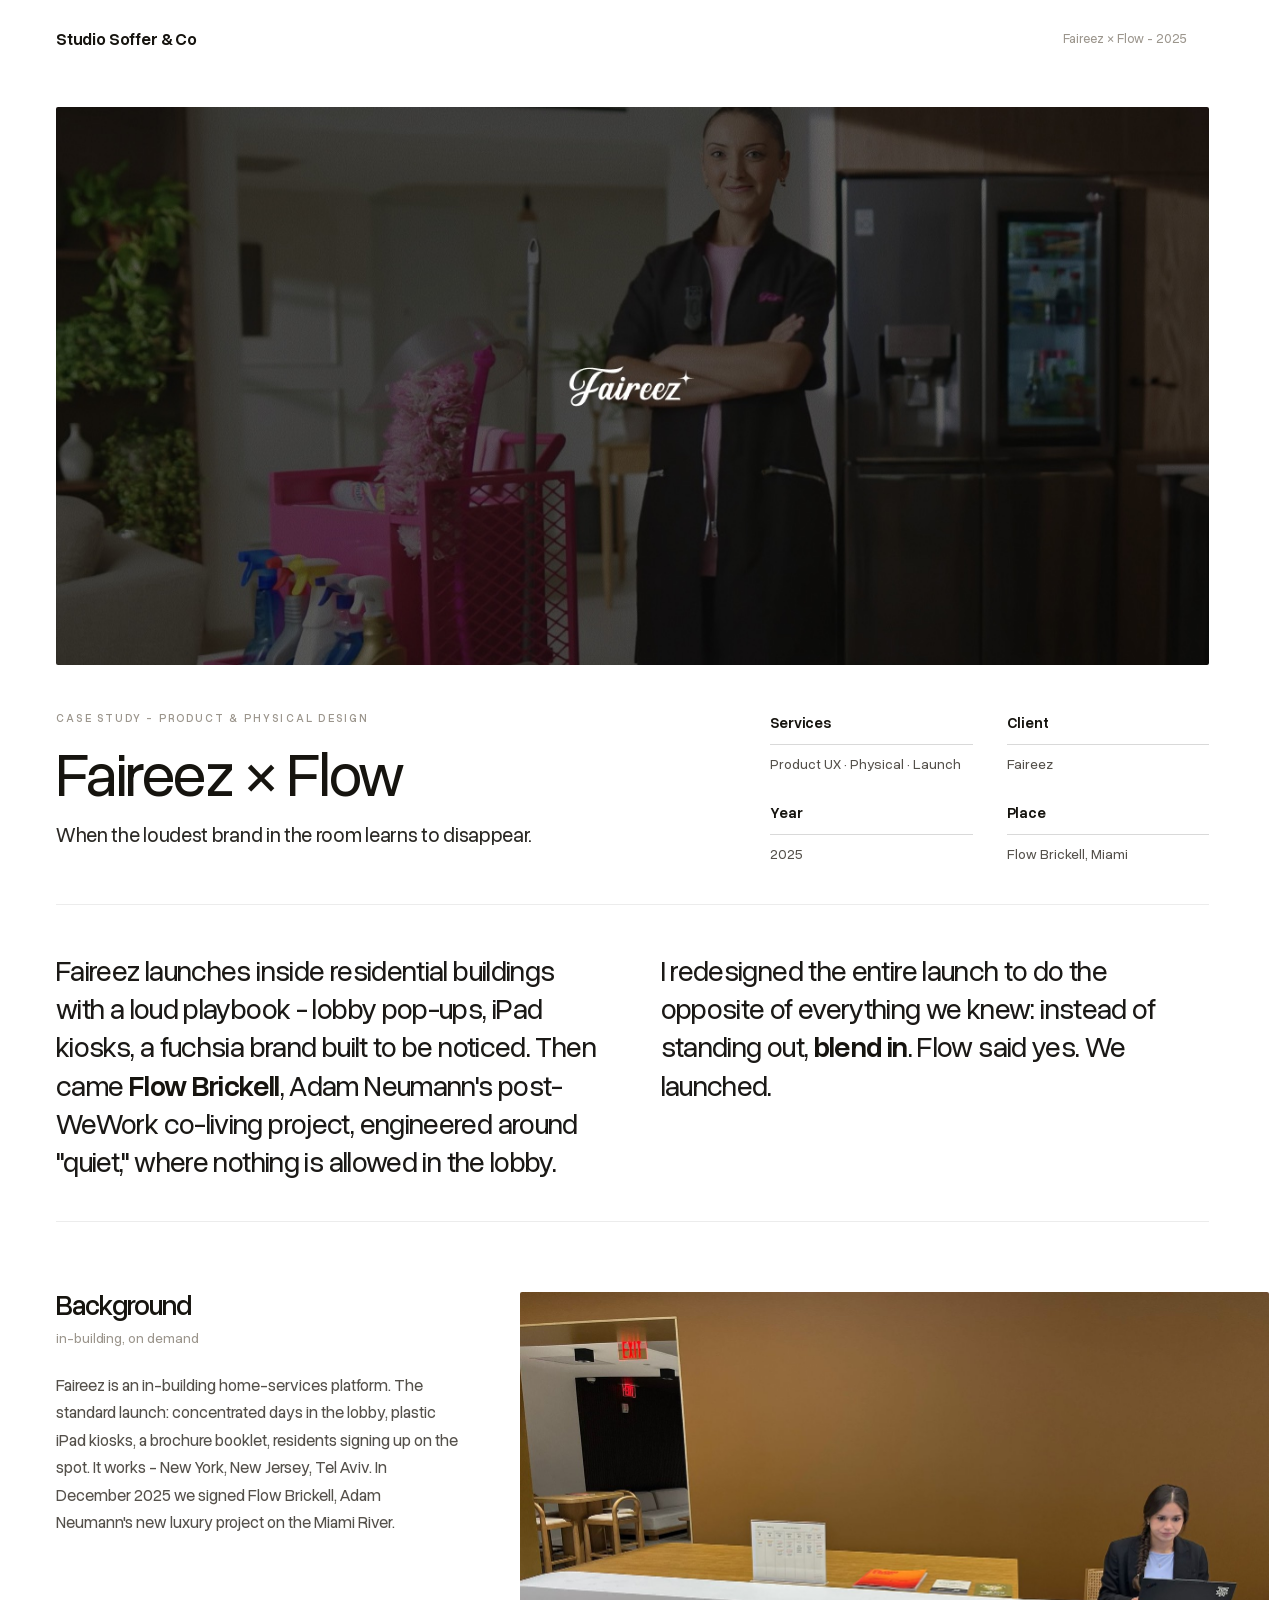
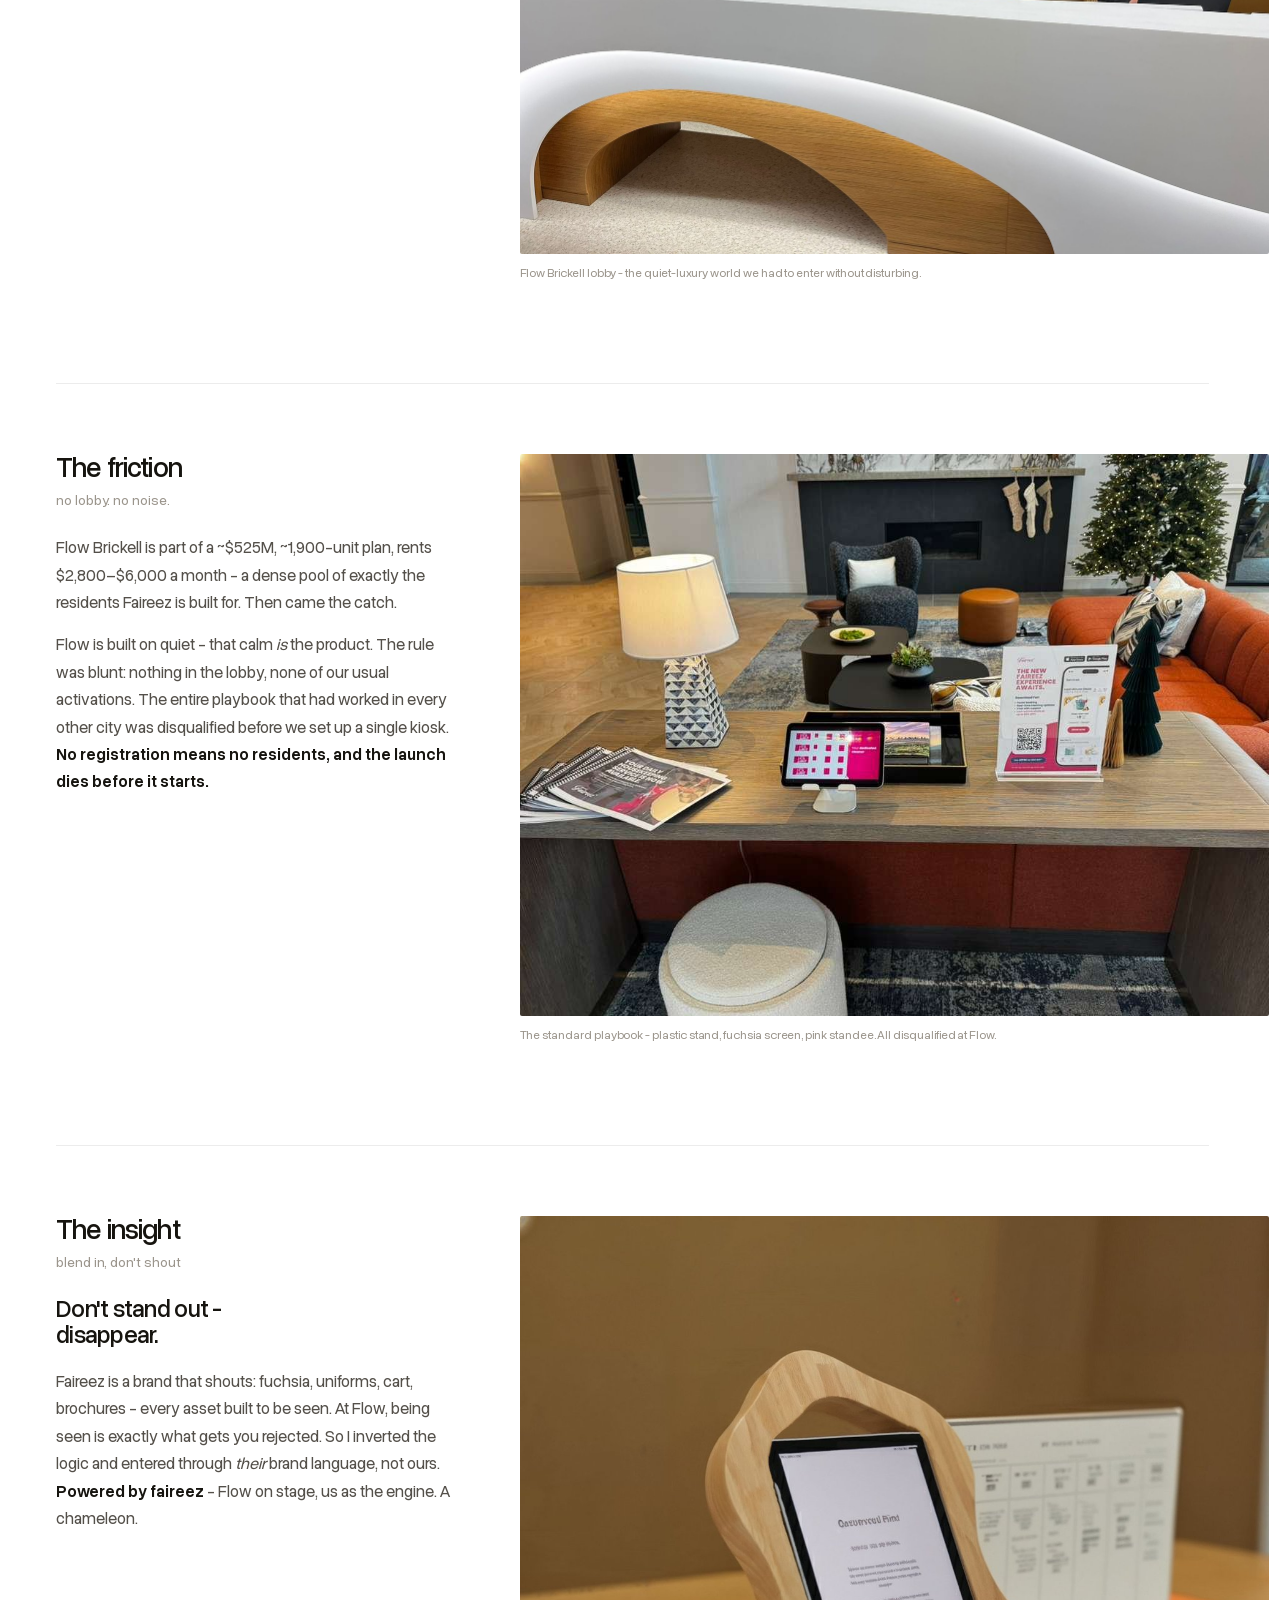
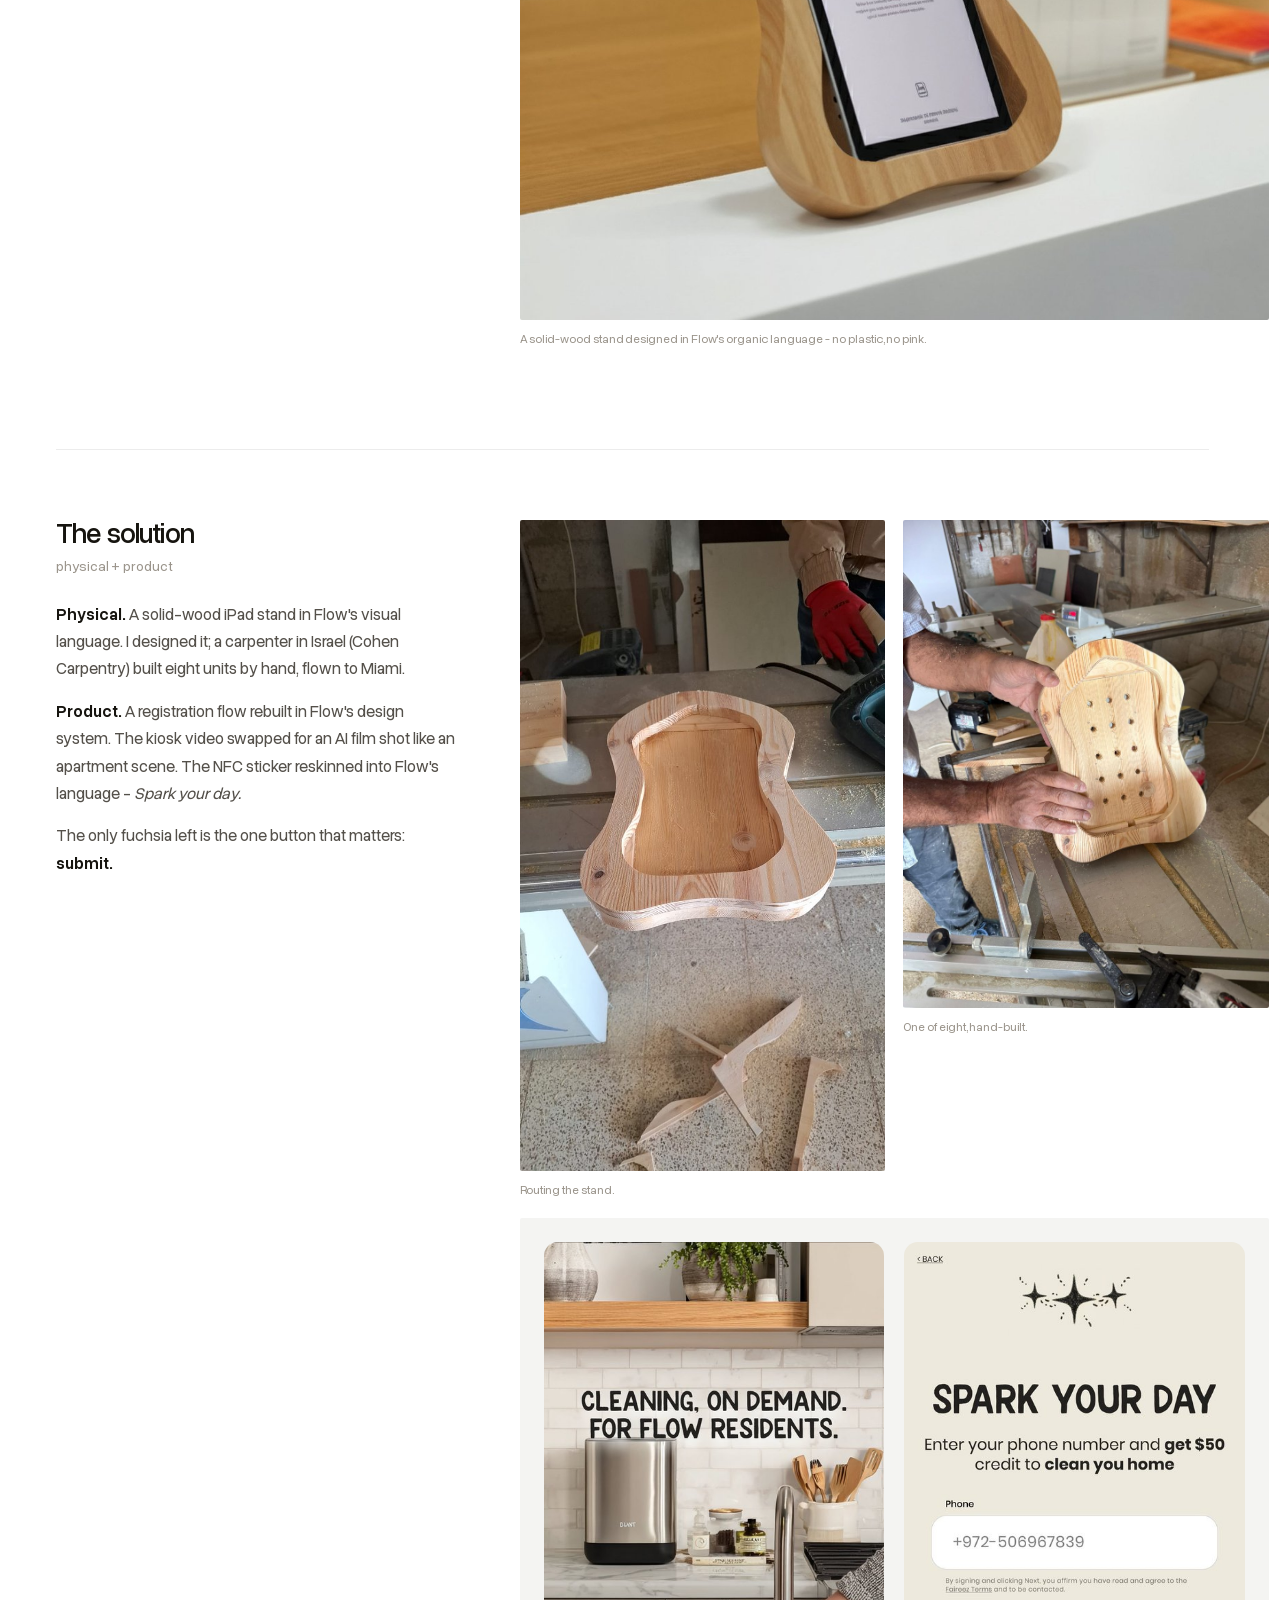
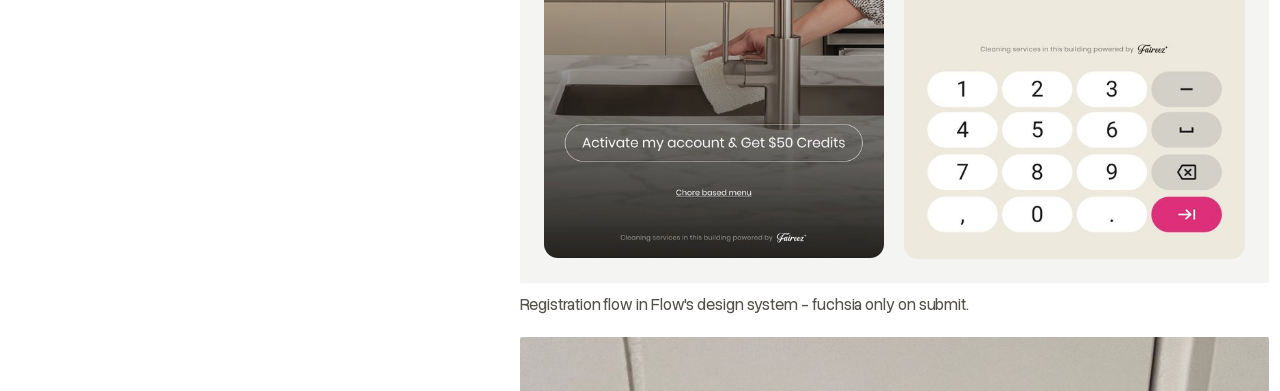
==== index.html @ 14e18437 "Add site favicon Add favicon.ico (multi-res 16–256px) and link it from all pages.  Co-Authored-By: C" ====
<!doctype html>
<html lang="en">
<head>
  <meta charset="utf-8">
  <meta name="viewport" content="width=device-width, initial-scale=1">
  <meta http-equiv="refresh" content="0; url=faireez.html">
  <link rel="canonical" href="faireez.html">
  <title>Studio Soffer — Case Studies</title>
  <link rel="icon" href="/favicon.ico">
</head>
<body>
  <a href="faireez.html">Enter →</a>
</body>
</html>
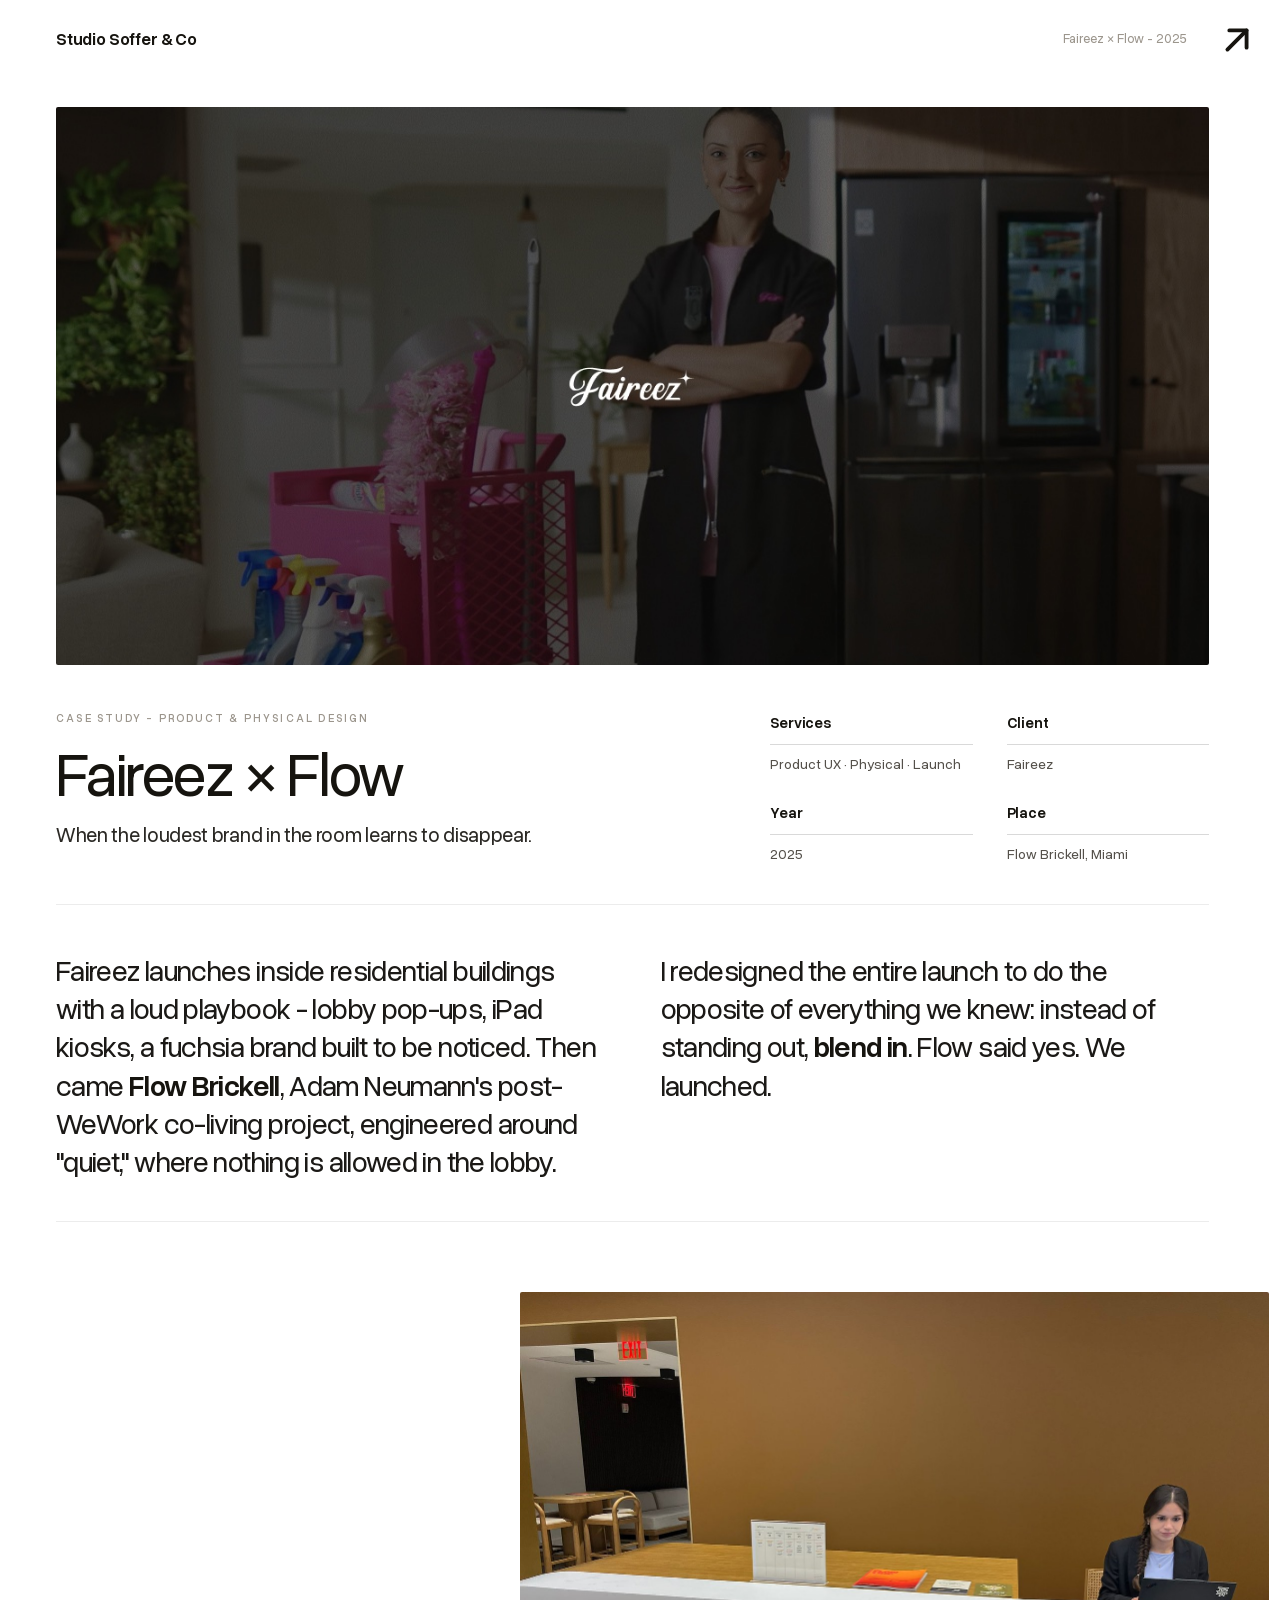
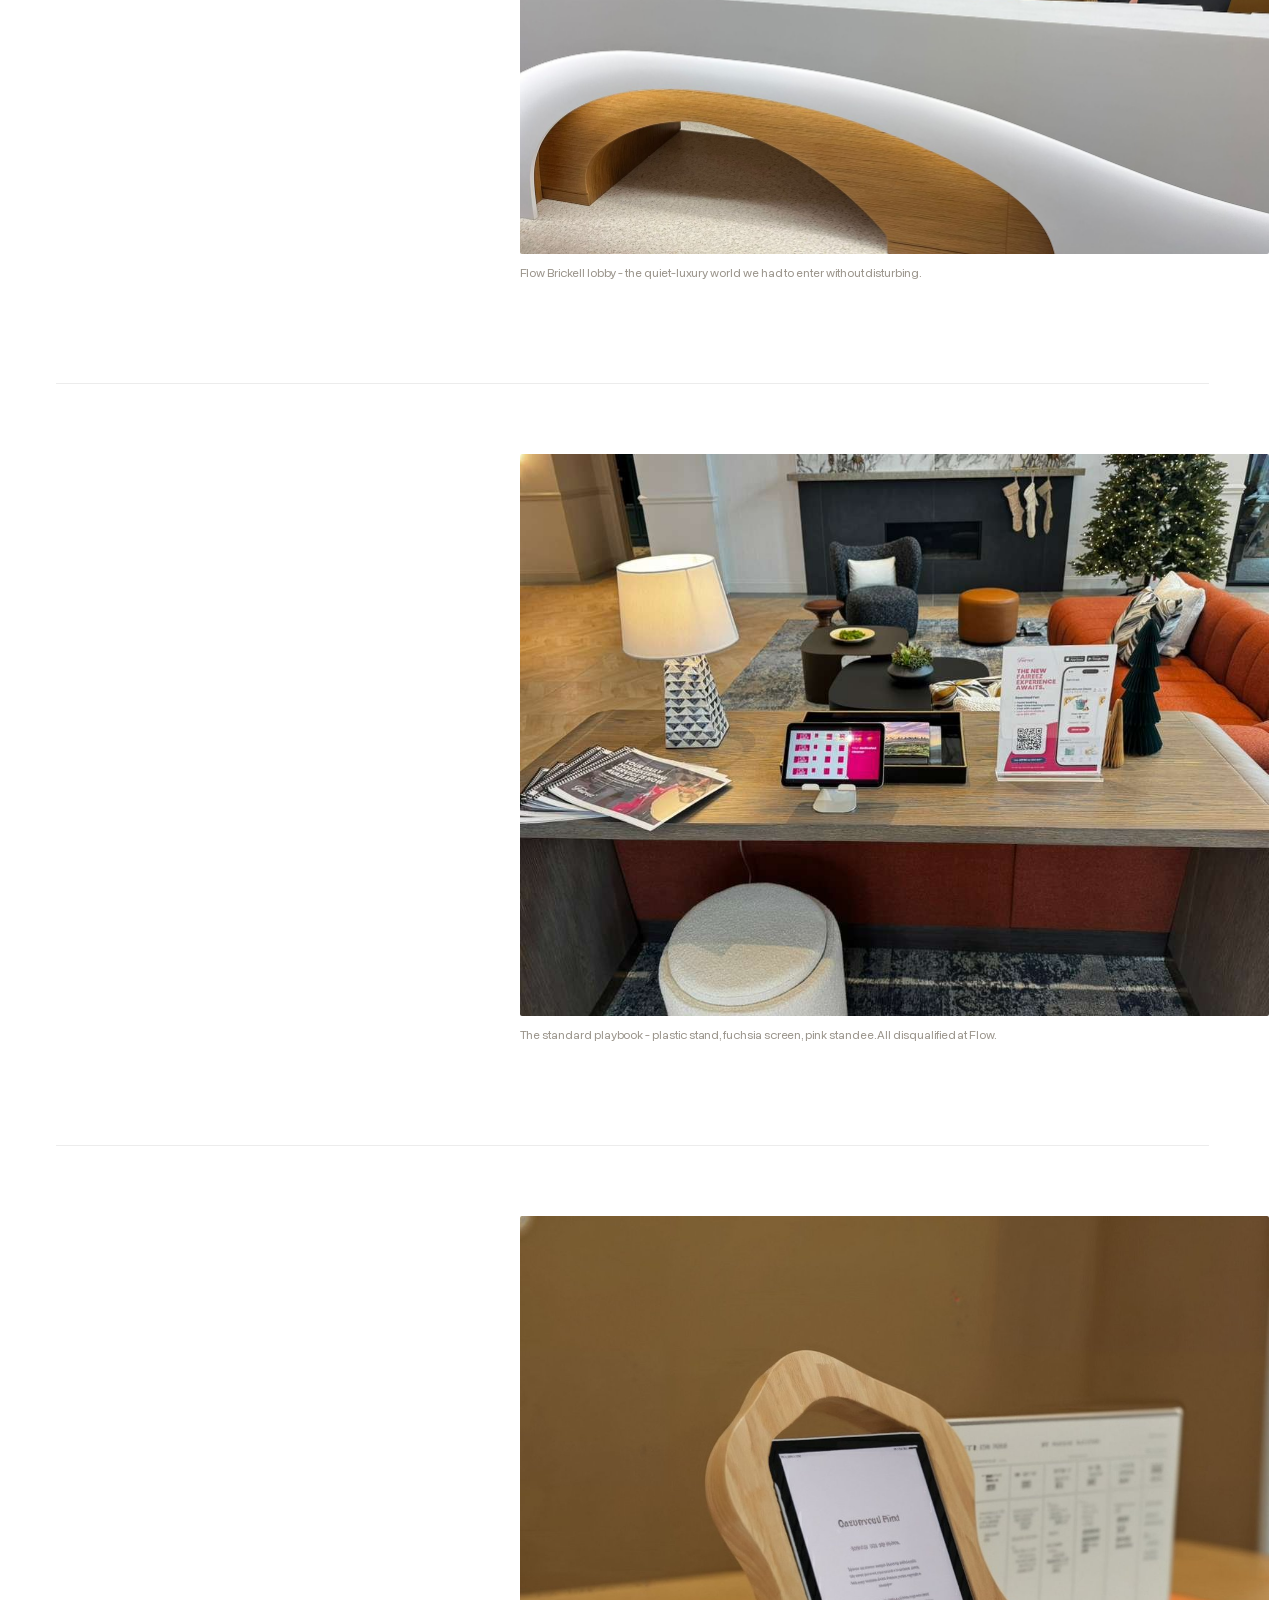
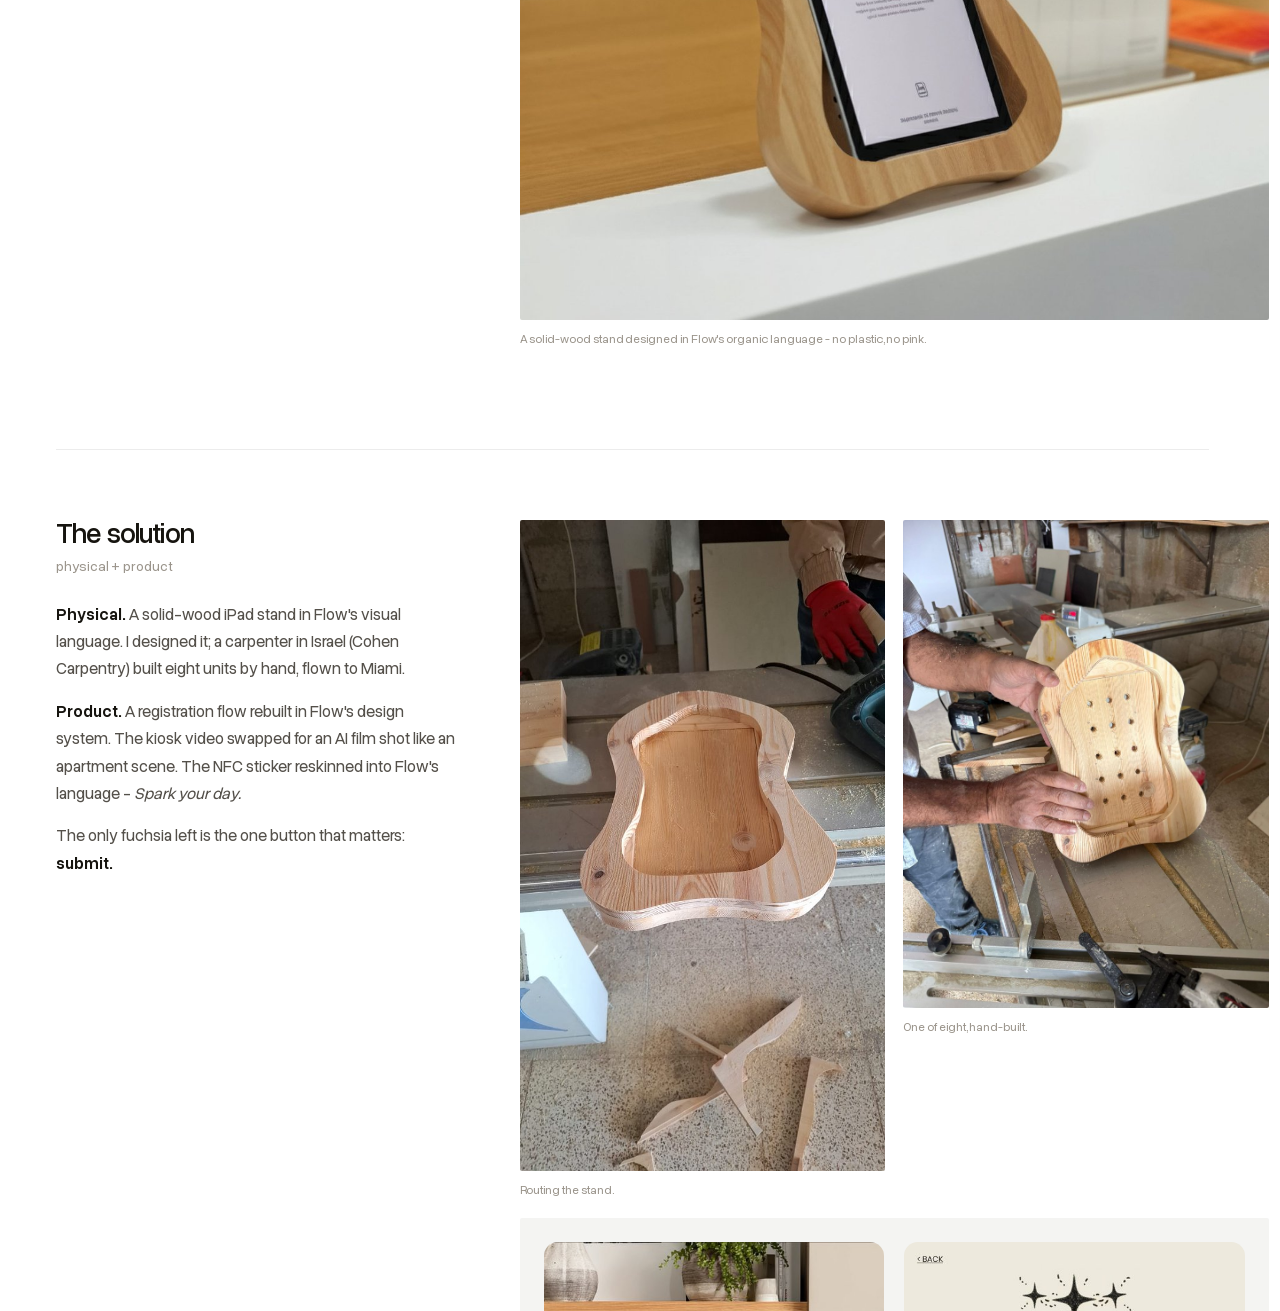
==== commit cacd80e2: "Add custom hand cursor on links Embed the brand's white hand cursor (from soffer.co) as a data URI a" ====
--- a/index.html
+++ b/index.html
@@ -7,6 +7,12 @@
   <link rel="canonical" href="faireez.html">
   <title>Studio Soffer — Case Studies</title>
   <link rel="icon" href="/favicon.ico">
+
+<style id="brand-cursor">
+  a, a *, button, [role="button"], [onclick] {
+    cursor: url("data:image/svg+xml,%3C%3Fxml%20version%3D%271.0%27%20encoding%3D%27UTF-8%27%3F%3E%3Csvg%20data-bbox%3D%271.665%201.426%2037.335%2040.074%27%20xmlns%3D%27http%3A%2F%2Fwww.w3.org%2F2000%2Fsvg%27%20viewBox%3D%270%200%2040%2043%27%20height%3D%2743%27%20width%3D%2740%27%20data-type%3D%27ugc%27%3E%3Cg%3E%3Cpath%20fill%3D%27%23ffffff%27%20d%3D%27M8.22%205.442%2012%2023.5l-3.589-4.486a3.784%203.784%200%201%200-5.754%204.909L5%2026.5l3.9%206.338q.1.161.252.276L14.6%2037.2a1%201%200%200%201%20.4.8v2.5a1%201%200%200%200%201%201h6.139a3%203%200%200%200%202.257-1.025l1.792-2.047a1%201%200%200%201%201.552.059L29.1%2040.3a3%203%200%200%200%202.4%201.2h.5a1%201%200%200%200%201-1v-4.183a1%201%200%200%201%20.183-.576l3.805-5.39A11%2011%200%200%200%2039%2024.01V17.4a2.927%202.927%200%200%200-5.742-.804L33%2017.5l-.203-1.825a3.797%203.797%200%200%200-7.509-.26L25%2017l-.21-2.317a3.5%203.5%200%200%200-6.974.608L18%2017.5%2014.721%203.974a3.333%203.333%200%200%200-6.5%201.468%27%2F%3E%3Cpath%20stroke-linejoin%3D%27round%27%20stroke-linecap%3D%27round%27%20stroke-width%3D%272%27%20stroke%3D%27%231E1E1C%27%20d%3D%27M30.5%2024.5V34M25%2024.5V34m-5-9.5V34m-8-10.5L8.22%205.442a3.333%203.333%200%200%201%202.755-3.977v0a3.333%203.333%200%200%201%203.746%202.509L18%2017.5l-.184-2.21a3.5%203.5%200%200%201%203.488-3.79v0a3.5%203.5%200%200%201%203.485%203.183L25%2017l.288-1.585a3.797%203.797%200%200%201%204.59-3.02v0a3.8%203.8%200%200%201%202.92%203.28L33%2017.5l.258-.904a2.927%202.927%200%200%201%203.389-2.067v0A2.93%202.93%200%200%201%2039%2017.4v6.612c0%202.27-.703%204.485-2.012%206.34l-3.805%205.39a1%201%200%200%200-.183.576V40.5a1%201%200%200%201-1%201h-.5a3%203%200%200%201-2.4-1.2l-1.36-1.813a1%201%200%200%200-1.552-.059l-1.792%202.047A3%203%200%200%201%2022.14%2041.5H16a1%201%200%200%201-1-1V38a1%201%200%200%200-.4-.8l-5.448-4.086a1%201%200%200%201-.252-.276L5%2026.5l-2.343-2.577a3.784%203.784%200%200%201%20.378-5.452v0a3.784%203.784%200%200%201%205.376.543z%27%20fill%3D%27none%27%2F%3E%3C%2Fg%3E%3C%2Fsvg%3E") 10 2, pointer;
+  }
+</style>
 </head>
 <body>
   <a href="faireez.html">Enter →</a>
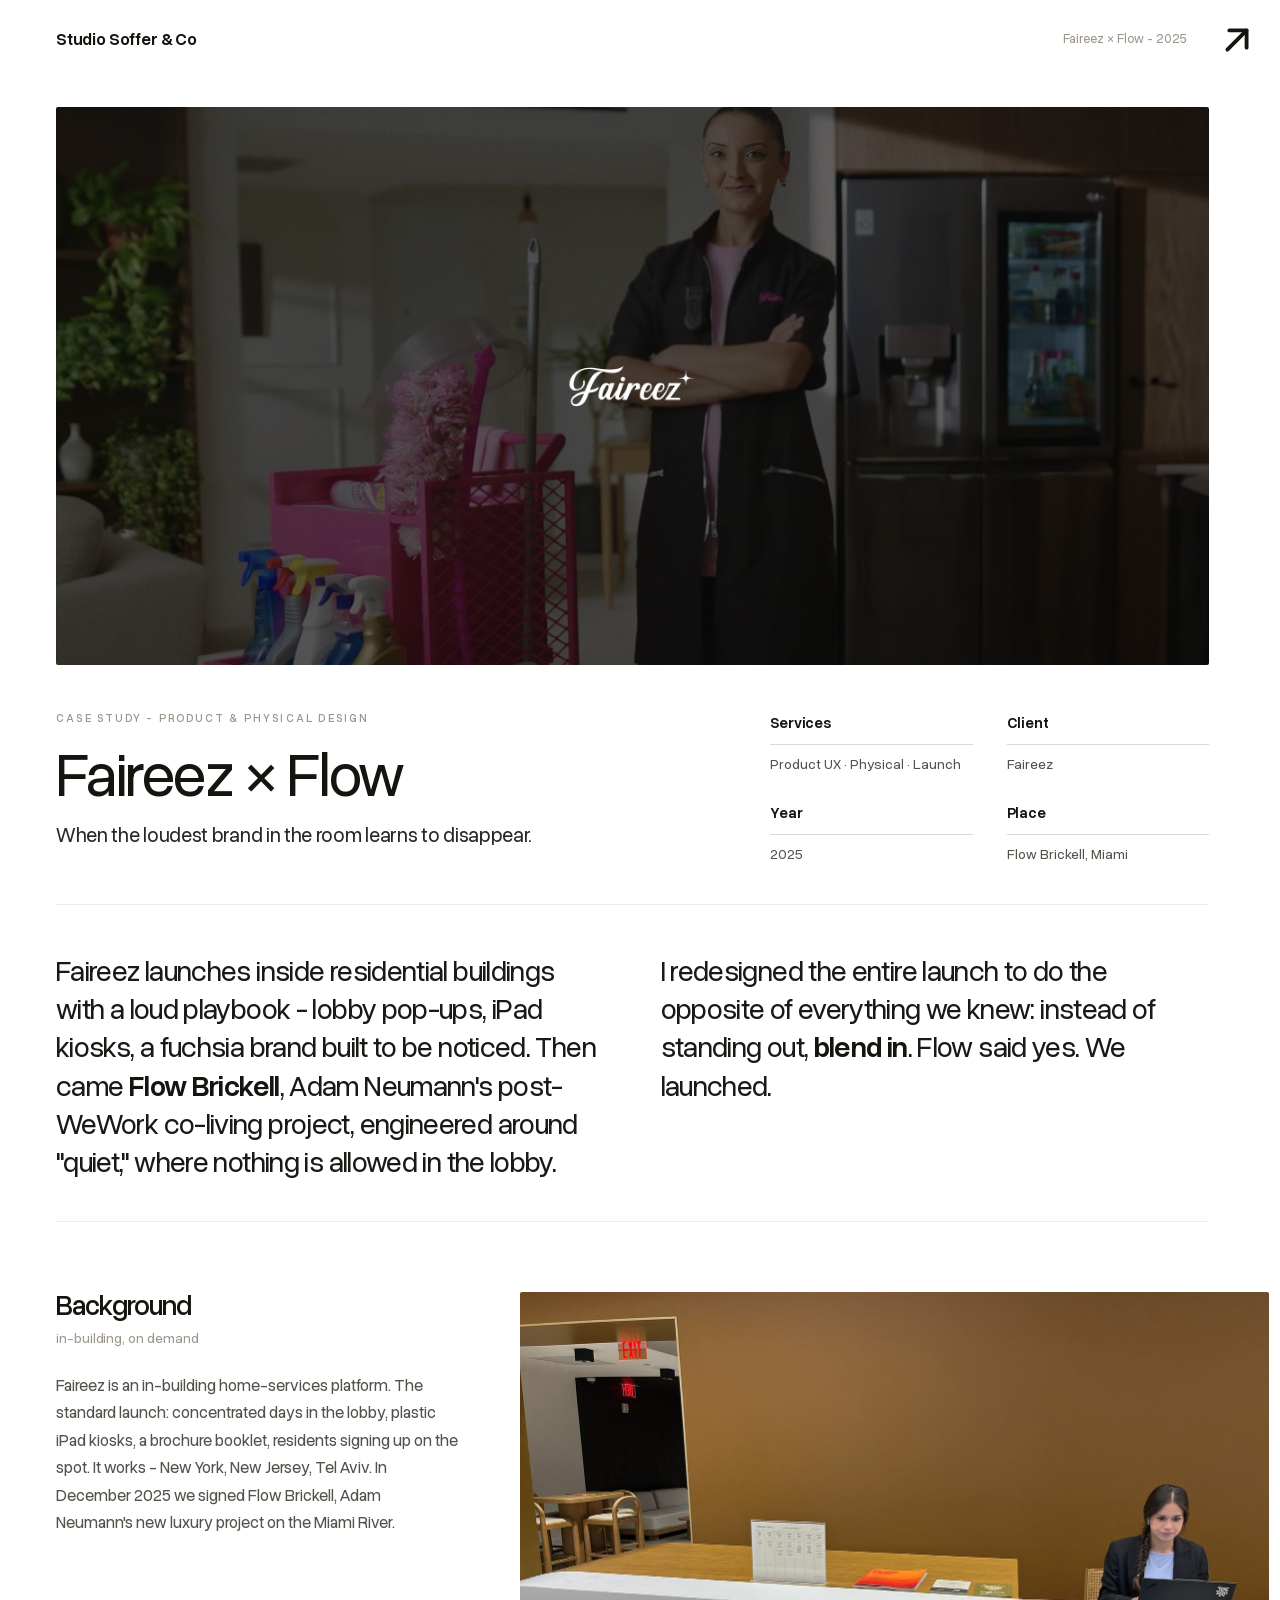
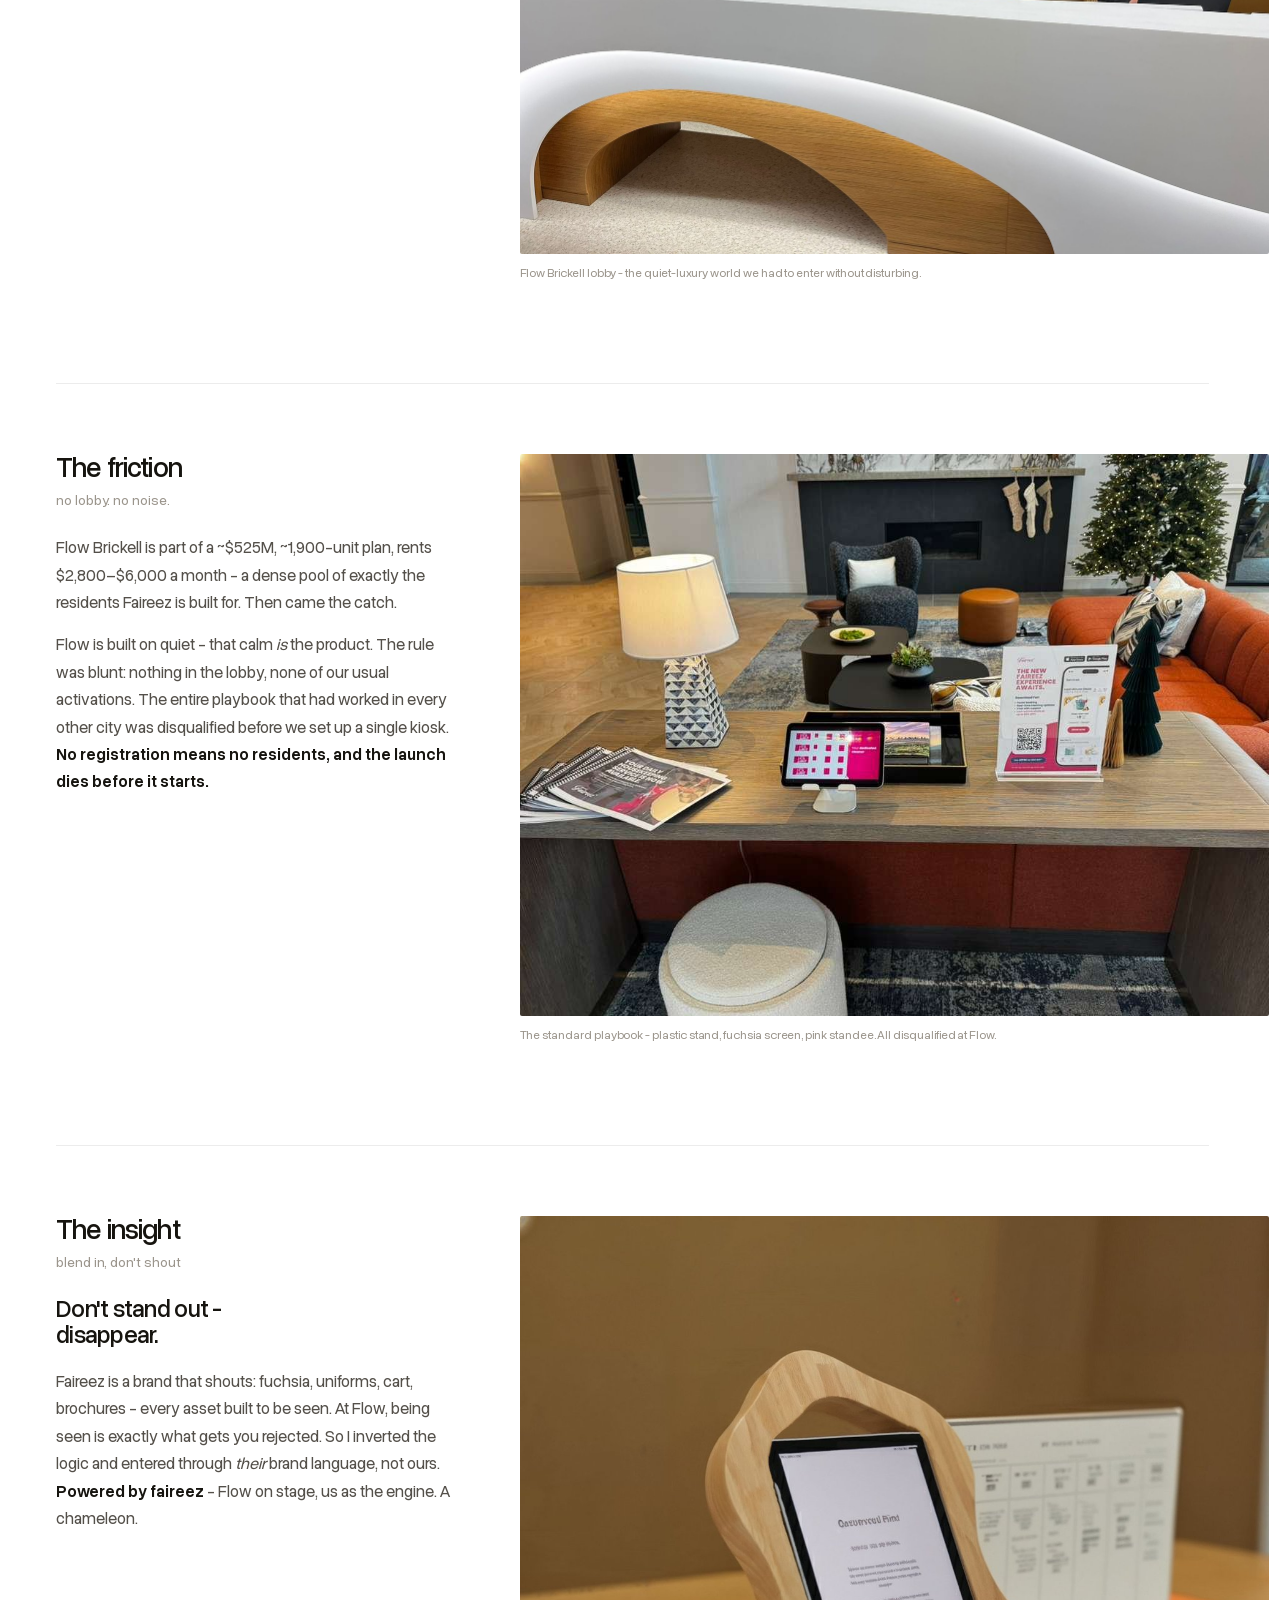
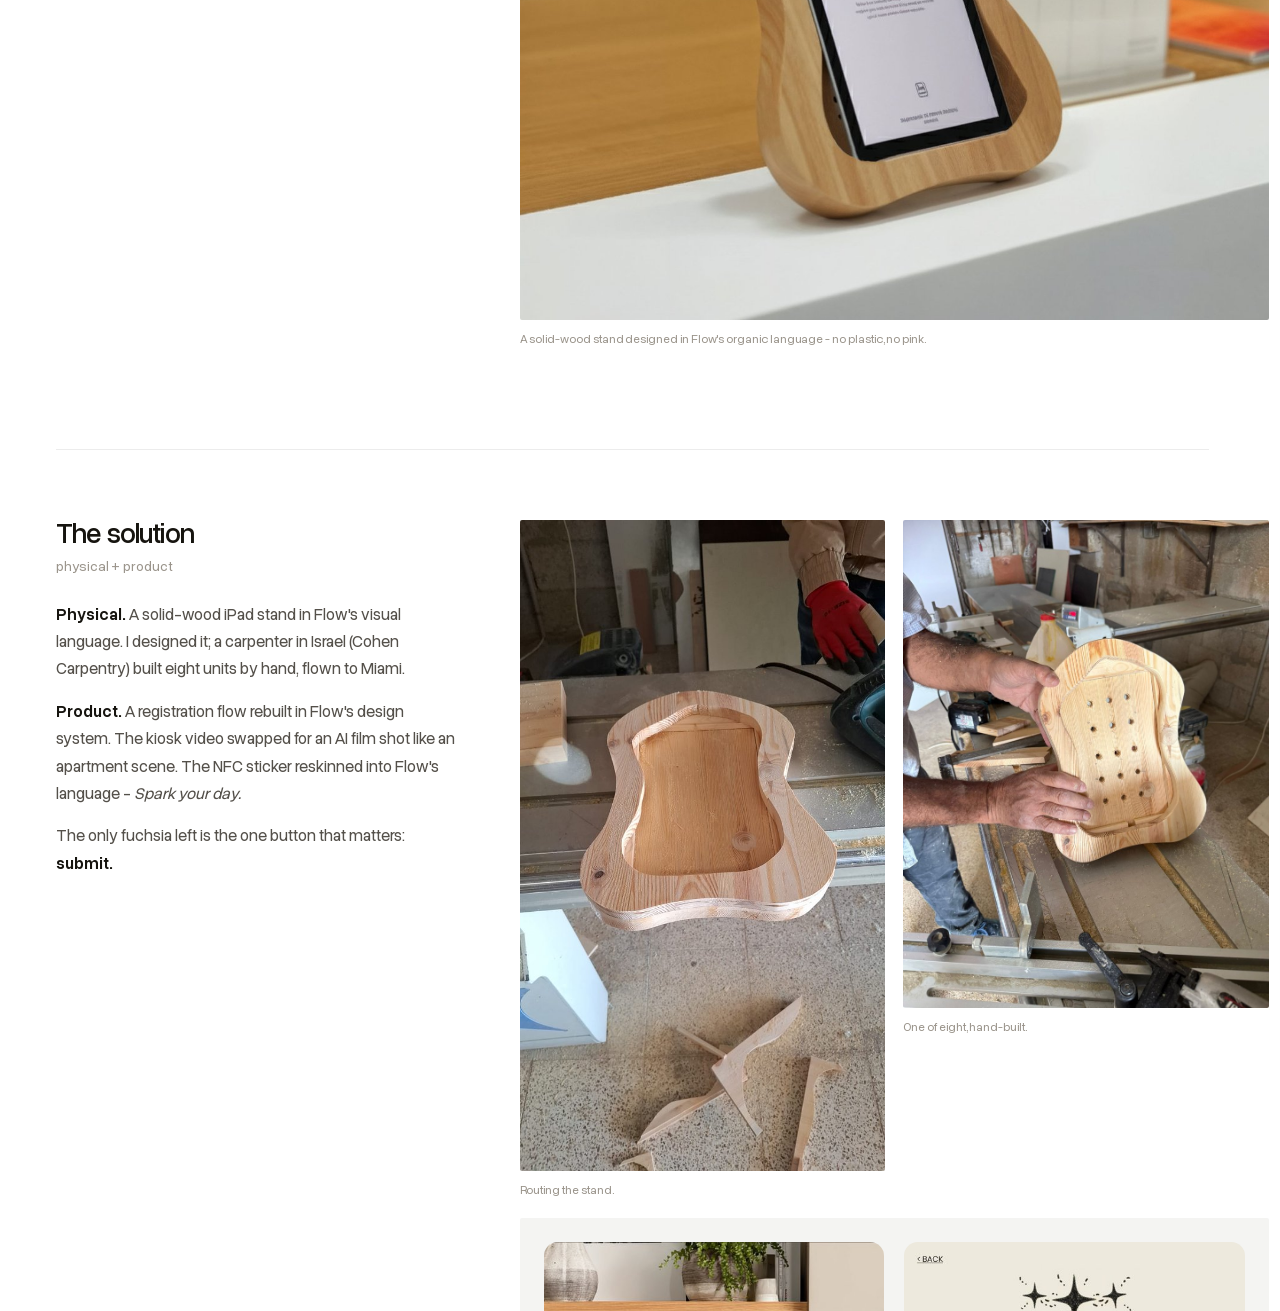
==== commit 03d74544: "Make custom cursor win over .ss-burger/.ss-close The hamburger and overlay-close buttons set cursor:" ====
--- a/index.html
+++ b/index.html
@@ -9,8 +9,9 @@
   <link rel="icon" href="/favicon.ico">
 
 <style id="brand-cursor">
-  a, a *, button, [role="button"], [onclick] {
-    cursor: url("data:image/svg+xml,%3C%3Fxml%20version%3D%271.0%27%20encoding%3D%27UTF-8%27%3F%3E%3Csvg%20data-bbox%3D%271.665%201.426%2037.335%2040.074%27%20xmlns%3D%27http%3A%2F%2Fwww.w3.org%2F2000%2Fsvg%27%20viewBox%3D%270%200%2040%2043%27%20height%3D%2743%27%20width%3D%2740%27%20data-type%3D%27ugc%27%3E%3Cg%3E%3Cpath%20fill%3D%27%23ffffff%27%20d%3D%27M8.22%205.442%2012%2023.5l-3.589-4.486a3.784%203.784%200%201%200-5.754%204.909L5%2026.5l3.9%206.338q.1.161.252.276L14.6%2037.2a1%201%200%200%201%20.4.8v2.5a1%201%200%200%200%201%201h6.139a3%203%200%200%200%202.257-1.025l1.792-2.047a1%201%200%200%201%201.552.059L29.1%2040.3a3%203%200%200%200%202.4%201.2h.5a1%201%200%200%200%201-1v-4.183a1%201%200%200%201%20.183-.576l3.805-5.39A11%2011%200%200%200%2039%2024.01V17.4a2.927%202.927%200%200%200-5.742-.804L33%2017.5l-.203-1.825a3.797%203.797%200%200%200-7.509-.26L25%2017l-.21-2.317a3.5%203.5%200%200%200-6.974.608L18%2017.5%2014.721%203.974a3.333%203.333%200%200%200-6.5%201.468%27%2F%3E%3Cpath%20stroke-linejoin%3D%27round%27%20stroke-linecap%3D%27round%27%20stroke-width%3D%272%27%20stroke%3D%27%231E1E1C%27%20d%3D%27M30.5%2024.5V34M25%2024.5V34m-5-9.5V34m-8-10.5L8.22%205.442a3.333%203.333%200%200%201%202.755-3.977v0a3.333%203.333%200%200%201%203.746%202.509L18%2017.5l-.184-2.21a3.5%203.5%200%200%201%203.488-3.79v0a3.5%203.5%200%200%201%203.485%203.183L25%2017l.288-1.585a3.797%203.797%200%200%201%204.59-3.02v0a3.8%203.8%200%200%201%202.92%203.28L33%2017.5l.258-.904a2.927%202.927%200%200%201%203.389-2.067v0A2.93%202.93%200%200%201%2039%2017.4v6.612c0%202.27-.703%204.485-2.012%206.34l-3.805%205.39a1%201%200%200%200-.183.576V40.5a1%201%200%200%201-1%201h-.5a3%203%200%200%201-2.4-1.2l-1.36-1.813a1%201%200%200%200-1.552-.059l-1.792%202.047A3%203%200%200%201%2022.14%2041.5H16a1%201%200%200%201-1-1V38a1%201%200%200%200-.4-.8l-5.448-4.086a1%201%200%200%201-.252-.276L5%2026.5l-2.343-2.577a3.784%203.784%200%200%201%20.378-5.452v0a3.784%203.784%200%200%201%205.376.543z%27%20fill%3D%27none%27%2F%3E%3C%2Fg%3E%3C%2Fsvg%3E") 10 2, pointer;
+  a, a *, button, button *, [role="button"], [role="button"] *, [onclick],
+  .ss-burger, .ss-burger *, .ss-close, .ss-close * {
+    cursor: url("data:image/svg+xml,%3C%3Fxml%20version%3D%271.0%27%20encoding%3D%27UTF-8%27%3F%3E%3Csvg%20data-bbox%3D%271.665%201.426%2037.335%2040.074%27%20xmlns%3D%27http%3A%2F%2Fwww.w3.org%2F2000%2Fsvg%27%20viewBox%3D%270%200%2040%2043%27%20height%3D%2743%27%20width%3D%2740%27%20data-type%3D%27ugc%27%3E%3Cg%3E%3Cpath%20fill%3D%27%23ffffff%27%20d%3D%27M8.22%205.442%2012%2023.5l-3.589-4.486a3.784%203.784%200%201%200-5.754%204.909L5%2026.5l3.9%206.338q.1.161.252.276L14.6%2037.2a1%201%200%200%201%20.4.8v2.5a1%201%200%200%200%201%201h6.139a3%203%200%200%200%202.257-1.025l1.792-2.047a1%201%200%200%201%201.552.059L29.1%2040.3a3%203%200%200%200%202.4%201.2h.5a1%201%200%200%200%201-1v-4.183a1%201%200%200%201%20.183-.576l3.805-5.39A11%2011%200%200%200%2039%2024.01V17.4a2.927%202.927%200%200%200-5.742-.804L33%2017.5l-.203-1.825a3.797%203.797%200%200%200-7.509-.26L25%2017l-.21-2.317a3.5%203.5%200%200%200-6.974.608L18%2017.5%2014.721%203.974a3.333%203.333%200%200%200-6.5%201.468%27%2F%3E%3Cpath%20stroke-linejoin%3D%27round%27%20stroke-linecap%3D%27round%27%20stroke-width%3D%272%27%20stroke%3D%27%231E1E1C%27%20d%3D%27M30.5%2024.5V34M25%2024.5V34m-5-9.5V34m-8-10.5L8.22%205.442a3.333%203.333%200%200%201%202.755-3.977v0a3.333%203.333%200%200%201%203.746%202.509L18%2017.5l-.184-2.21a3.5%203.5%200%200%201%203.488-3.79v0a3.5%203.5%200%200%201%203.485%203.183L25%2017l.288-1.585a3.797%203.797%200%200%201%204.59-3.02v0a3.8%203.8%200%200%201%202.92%203.28L33%2017.5l.258-.904a2.927%202.927%200%200%201%203.389-2.067v0A2.93%202.93%200%200%201%2039%2017.4v6.612c0%202.27-.703%204.485-2.012%206.34l-3.805%205.39a1%201%200%200%200-.183.576V40.5a1%201%200%200%201-1%201h-.5a3%203%200%200%201-2.4-1.2l-1.36-1.813a1%201%200%200%200-1.552-.059l-1.792%202.047A3%203%200%200%201%2022.14%2041.5H16a1%201%200%200%201-1-1V38a1%201%200%200%200-.4-.8l-5.448-4.086a1%201%200%200%201-.252-.276L5%2026.5l-2.343-2.577a3.784%203.784%200%200%201%20.378-5.452v0a3.784%203.784%200%200%201%205.376.543z%27%20fill%3D%27none%27%2F%3E%3C%2Fg%3E%3C%2Fsvg%3E") 10 2, pointer !important;
   }
 </style>
 </head>
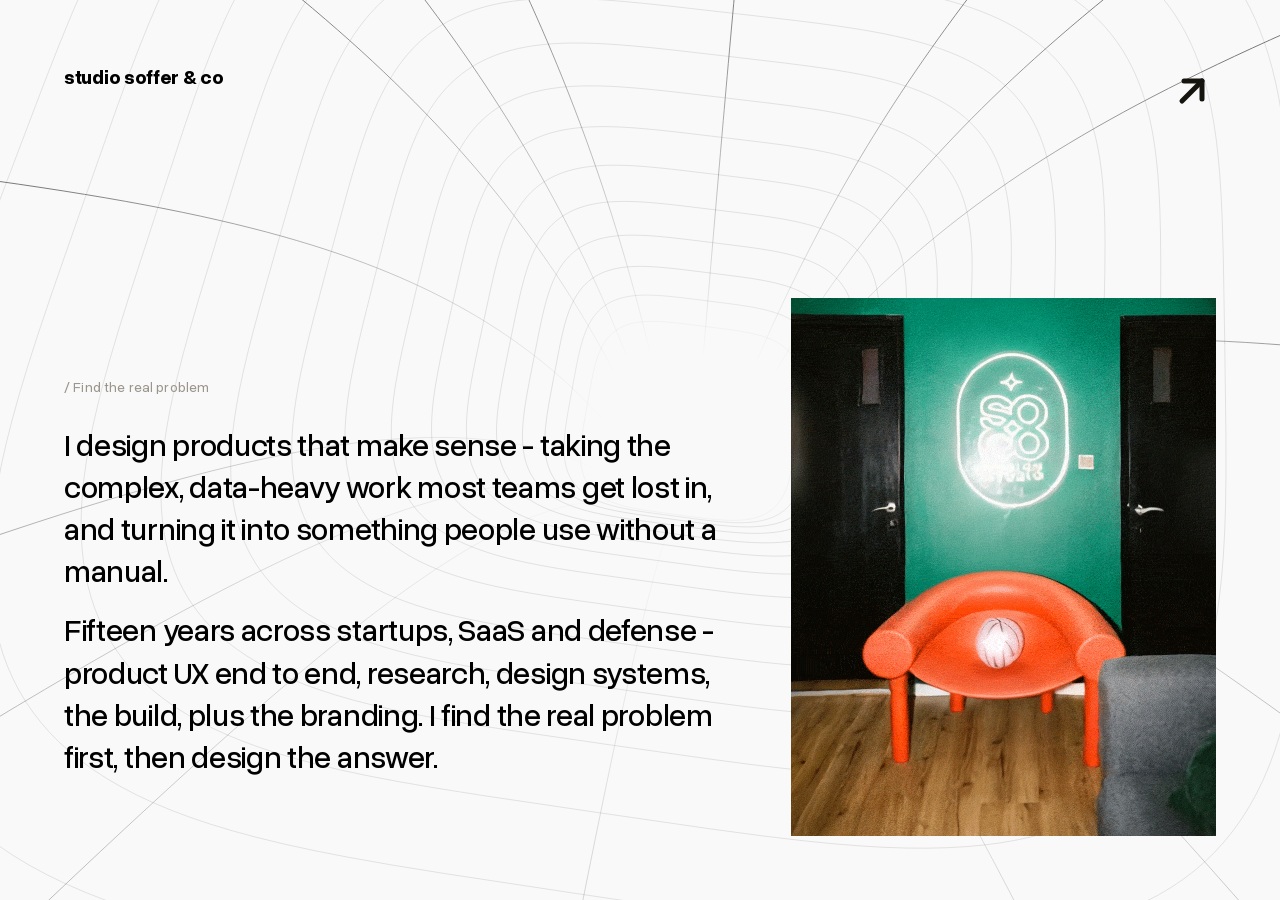
==== commit 6d9b53ed: "Add wormhole entrance as the home page; unify header across all pages - index.html is now the intera" ====
--- a/index.html
+++ b/index.html
@@ -1,21 +1,543 @@
 <!doctype html>
 <html lang="en">
 <head>
-  <meta charset="utf-8">
-  <meta name="viewport" content="width=device-width, initial-scale=1">
-  <meta http-equiv="refresh" content="0; url=faireez.html">
-  <link rel="canonical" href="faireez.html">
-  <title>Studio Soffer — Case Studies</title>
-  <link rel="icon" href="/favicon.ico">
-
-<style id="brand-cursor">
-  a, a *, button, button *, [role="button"], [role="button"] *, [onclick],
-  .ss-burger, .ss-burger *, .ss-close, .ss-close * {
-    cursor: url("data:image/svg+xml,%3C%3Fxml%20version%3D%271.0%27%20encoding%3D%27UTF-8%27%3F%3E%3Csvg%20data-bbox%3D%271.665%201.426%2037.335%2040.074%27%20xmlns%3D%27http%3A%2F%2Fwww.w3.org%2F2000%2Fsvg%27%20viewBox%3D%270%200%2040%2043%27%20height%3D%2743%27%20width%3D%2740%27%20data-type%3D%27ugc%27%3E%3Cg%3E%3Cpath%20fill%3D%27%23ffffff%27%20d%3D%27M8.22%205.442%2012%2023.5l-3.589-4.486a3.784%203.784%200%201%200-5.754%204.909L5%2026.5l3.9%206.338q.1.161.252.276L14.6%2037.2a1%201%200%200%201%20.4.8v2.5a1%201%200%200%200%201%201h6.139a3%203%200%200%200%202.257-1.025l1.792-2.047a1%201%200%200%201%201.552.059L29.1%2040.3a3%203%200%200%200%202.4%201.2h.5a1%201%200%200%200%201-1v-4.183a1%201%200%200%201%20.183-.576l3.805-5.39A11%2011%200%200%200%2039%2024.01V17.4a2.927%202.927%200%200%200-5.742-.804L33%2017.5l-.203-1.825a3.797%203.797%200%200%200-7.509-.26L25%2017l-.21-2.317a3.5%203.5%200%200%200-6.974.608L18%2017.5%2014.721%203.974a3.333%203.333%200%200%200-6.5%201.468%27%2F%3E%3Cpath%20stroke-linejoin%3D%27round%27%20stroke-linecap%3D%27round%27%20stroke-width%3D%272%27%20stroke%3D%27%231E1E1C%27%20d%3D%27M30.5%2024.5V34M25%2024.5V34m-5-9.5V34m-8-10.5L8.22%205.442a3.333%203.333%200%200%201%202.755-3.977v0a3.333%203.333%200%200%201%203.746%202.509L18%2017.5l-.184-2.21a3.5%203.5%200%200%201%203.488-3.79v0a3.5%203.5%200%200%201%203.485%203.183L25%2017l.288-1.585a3.797%203.797%200%200%201%204.59-3.02v0a3.8%203.8%200%200%201%202.92%203.28L33%2017.5l.258-.904a2.927%202.927%200%200%201%203.389-2.067v0A2.93%202.93%200%200%201%2039%2017.4v6.612c0%202.27-.703%204.485-2.012%206.34l-3.805%205.39a1%201%200%200%200-.183.576V40.5a1%201%200%200%201-1%201h-.5a3%203%200%200%201-2.4-1.2l-1.36-1.813a1%201%200%200%200-1.552-.059l-1.792%202.047A3%203%200%200%201%2022.14%2041.5H16a1%201%200%200%201-1-1V38a1%201%200%200%200-.4-.8l-5.448-4.086a1%201%200%200%201-.252-.276L5%2026.5l-2.343-2.577a3.784%203.784%200%200%201%20.378-5.452v0a3.784%203.784%200%200%201%205.376.543z%27%20fill%3D%27none%27%2F%3E%3C%2Fg%3E%3C%2Fsvg%3E") 10 2, pointer !important;
-  }
+<meta charset="utf-8">
+<meta http-equiv="Cache-Control" content="no-cache, no-store, must-revalidate">
+<meta http-equiv="Pragma" content="no-cache">
+<meta http-equiv="Expires" content="0">
+<meta name="viewport" content="width=device-width, initial-scale=1, maximum-scale=1, user-scalable=no">
+<title>Studio Soffer &amp; Co</title>
+<link rel="icon" href="/favicon.ico">
+<link rel="stylesheet" href="assets/font.css">
+<link rel="stylesheet" href="assets/cursor.css">
+<link rel="stylesheet" href="assets/site.css">
+<style>
+  html, body { margin: 0; height: 100%; background: #000; overflow: hidden; }
+  #c { display: block; width: 100vw; height: 100vh; touch-action: none; }
+
+  /* --- page overlay (brand / nav / status) --- */
+  #ui { position: fixed; inset: 0; z-index: 5; pointer-events: none; --m: clamp(28px, 5vw, 72px);
+        font-family: var(--f, "Overused Grotesk", system-ui, sans-serif); color: var(--ui, #000); }
+  #ui .brand { position: absolute; top: var(--m); left: var(--m); pointer-events: auto; }
+  #ui .brand .mark { font-size: clamp(20px, 1.5vw, 29px); font-weight: 700; letter-spacing: -.015em; text-transform: lowercase; }
+  /* left-side hero statement — Figma: 46.4px / 63px, weight 459, 1032px wide, top ~497/1080 */
+  #ui .hero { position: absolute; left: var(--m); top: 42%;
+              max-width: min(54vw, 1032px); pointer-events: none; }
+  #ui .hero .eyebrow { margin: 0 0 28px; font-size: clamp(14px, .95vw, 17px); letter-spacing: .01em; color: var(--ui-dim, #9b958c); }
+  #ui .hero p { margin: 0 0 .55em; font-size: clamp(22px, min(2.42vw, 4.7vh), 47px); line-height: 1.36;
+                letter-spacing: -.01em; font-weight: 459; color: var(--ui, #000); }
+  #ui .hero p:last-child { margin: 0; }
+  /* arrow button — same mark as the site's top-right ↗ */
+  #ui .arrow { position: fixed; top: var(--m); right: var(--m); pointer-events: auto;
+               display: grid; place-items: center; width: 54px; height: 54px; color: var(--ui, #000);
+               transition: transform .4s cubic-bezier(.22,1,.36,1); }
+  #ui .arrow svg { width: 48px; height: 48px; display: block; transition: transform .4s cubic-bezier(.22,1,.36,1); }
+  #ui .arrow:hover svg { transform: translate(2px, -2px); }
+  #ui .soon { position: absolute; left: var(--m); bottom: var(--m); font-size: 12px; letter-spacing: .16em;
+              color: var(--ui-dim, #9b958c); text-transform: uppercase; }
+
+  /* --- debug control panel --- */
+  #panel {
+    position: fixed; top: 14px; left: 14px; width: 212px; max-height: 92vh; overflow-y: auto;
+    background: rgba(14,14,16,0.82); backdrop-filter: blur(10px); -webkit-backdrop-filter: blur(10px);
+    border: 1px solid rgba(255,255,255,0.12); border-radius: 11px; padding: 11px 13px;
+    font: 11px/1.45 ui-monospace, SFMono-Regular, Menlo, monospace; color: #d6d8df;
+    user-select: none; z-index: 10;
+  }
+  #panel.hidden { display: none; }
+  #panel h4 { margin: 0 0 9px; font-size: 10px; letter-spacing: .15em; text-transform: uppercase;
+    color: #8a8d96; font-weight: 600; display: flex; justify-content: space-between; }
+  #panel .row { margin: 8px 0; }
+  #panel .lbl { display: flex; justify-content: space-between; margin-bottom: 3px; color: #a9acb5; }
+  #panel .lbl b { color: #fff; font-weight: 500; }
+  #panel input[type=range] { width: 100%; height: 14px; accent-color: #fff; cursor: pointer; margin: 0; }
+  #panel input[type=color] { width: 100%; height: 22px; padding: 0; background: none; cursor: pointer;
+    border: 1px solid rgba(255,255,255,0.15); border-radius: 5px; }
+  #panel select { width: 100%; padding: 5px 6px; font: inherit; color: #d6d8df; background: #1a1a1d;
+    border: 1px solid rgba(255,255,255,0.15); border-radius: 5px; cursor: pointer; }
+  #panel label.chk { display: flex; align-items: center; gap: 7px; cursor: pointer; color: #a9acb5; }
+  #panel label.chk input { accent-color: #fff; cursor: pointer; }
+  #panel button { width: 100%; padding: 6px; margin-top: 2px; font: inherit; color: #d6d8df; cursor: pointer;
+    background: rgba(255,255,255,0.08); border: 1px solid rgba(255,255,255,0.15); border-radius: 6px; }
+  #panel button:hover { background: rgba(255,255,255,0.16); }
+  #panel .hint { color: #696c74; font-size: 10px; margin-top: 9px; }
+  #panel .sec { margin: 13px 0 5px; padding-top: 9px; border-top: 1px solid rgba(255,255,255,0.08);
+    font-size: 9px; letter-spacing: .18em; text-transform: uppercase; color: #74767d; }
 </style>
 </head>
 <body>
-  <a href="faireez.html">Enter →</a>
+<canvas id="c"></canvas>
+
+<div id="ui">
+  <div class="brand">
+    <div class="mark">studio soffer &amp; co</div>
+  </div>
+  <div class="hero">
+    <div class="eyebrow">/ Find the real problem</div>
+    <p>I design products that make sense - taking the complex, data-heavy work most teams get lost in, and turning it into something people use without a manual.</p>
+    <p>Fifteen years across startups, SaaS and defense - product UX end to end, research, design systems, the build, plus the branding. I find the real problem first, then design the answer.</p>
+  </div>
+</div>
+
+<div id="panel" class="hidden"></div>
+
+<script>
+(() => {
+  "use strict";
+
+  // ---- knobs ----------------------------------------------------------------
+  const CONFIG = {
+    BACKGROUND:  "#F9F9F9",
+    LINE_RGB:    "107,107,107",
+    RING_ALPHA:  0.34,
+    SPOKE_ALPHA: 1.0,
+    RING_WIDTH:  0.5,
+    SPOKE_WIDTH: 0.9,
+
+    RINGS:   25,
+    SPOKES:  16,
+    R_THROAT: 1.0,
+    R_MAX:    20.0,
+    DEPTH:    6.5,
+    FALLOFF:  1.5,
+    SHAPE:   "squircle", // circle | squircle | triangle | star | custom (shape.svg)
+
+    FLOW_SPEED: 0.13,
+    FLOW_DIR:   -1,      // -1 = fly into the tunnel, +1 = suck inward
+    SWIRL:      0.05,
+
+    THUMBS_ON:   true,   // one image at the cursor that swaps as you move
+    THUMB_SIZE:  600,    // px (longest side of the image)
+    SWAP_DIST:   200,    // px of cursor travel between image swaps (higher = slower)
+    RANDOMNESS:  1.0,    // 0 = cycle images in order · 1 = fully random
+
+    EYE_X: 0, EYE_Y: 10.0, EYE_Z: -6.0,
+    TARGET_X: 0, TARGET_Y: -3.2, TARGET_Z: 0.0,
+    FOCAL: 1.7,
+    V_OFFSET: 0.0,
+
+    MOUSE_STEER: 2.2,    // how strongly the cursor curves the tunnel
+    AUTO_DRIFT:  0.7     // ambient sideways drift, even hands-off
+  };
+  // ---------------------------------------------------------------------------
+
+  // factory defaults + persistence: every panel change is saved and restored on reload
+  const DEFAULTS = Object.assign({}, CONFIG);
+  const LS_KEY = "soffer.tunnel.v2";
+  try { const saved = JSON.parse(localStorage.getItem(LS_KEY) || "{}"); for (const k in saved) if (k in CONFIG) CONFIG[k] = saved[k]; } catch (e) {}
+  function saveConfig() { try { localStorage.setItem(LS_KEY, JSON.stringify(CONFIG)); } catch (e) {} }
+
+  const canvas = document.getElementById("c");
+  const ctx = canvas.getContext("2d", { alpha: false });
+
+  let W = 0, H = 0, cx = 0, cy = 0, focal = 800, DPR = 1;
+  function resize() {
+    DPR = Math.min(window.devicePixelRatio || 1, 2);
+    W = window.innerWidth; H = window.innerHeight;
+    canvas.width  = Math.round(W * DPR);
+    canvas.height = Math.round(H * DPR);
+    ctx.setTransform(DPR, 0, 0, DPR, 0, 0);
+    cx = W * 0.5; cy = H * 0.5;
+    focal = Math.min(W, H) * CONFIG.FOCAL;
+  }
+  window.addEventListener("resize", resize);
+  resize();
+
+  function profileY(r) { return -CONFIG.DEPTH * Math.exp(-r / CONFIG.FALLOFF); }
+
+  // ---- cross-section template (circle by default, or any SVG shape) ----------
+  const RING_SEG = 180;
+  const tplX = new Float32Array(RING_SEG + 1);
+  const tplZ = new Float32Array(RING_SEG + 1);
+  let CUSTOM_PATH = null;
+
+  function normalizeTpl() {
+    let minx = 1e9, maxx = -1e9, minz = 1e9, maxz = -1e9;
+    for (let k = 0; k <= RING_SEG; k++) {
+      if (tplX[k] < minx) minx = tplX[k]; if (tplX[k] > maxx) maxx = tplX[k];
+      if (tplZ[k] < minz) minz = tplZ[k]; if (tplZ[k] > maxz) maxz = tplZ[k];
+    }
+    const mx = (minx + maxx) / 2, mz = (minz + maxz) / 2;
+    let maxR = 1e-6;
+    for (let k = 0; k <= RING_SEG; k++) {
+      tplX[k] -= mx; tplZ[k] -= mz;
+      const d = Math.hypot(tplX[k], tplZ[k]); if (d > maxR) maxR = d;
+    }
+    for (let k = 0; k <= RING_SEG; k++) { tplX[k] /= maxR; tplZ[k] /= maxR; }
+  }
+  function resampleClosed(verts) {
+    const segs = []; let total = 0;
+    for (let i = 0; i < verts.length; i++) {
+      const a = verts[i], b = verts[(i + 1) % verts.length];
+      const d = Math.hypot(b[0] - a[0], b[1] - a[1]); segs.push(d); total += d;
+    }
+    for (let k = 0; k <= RING_SEG; k++) {
+      let dist = (k / RING_SEG) * total, i = 0;
+      while (i < segs.length - 1 && dist > segs[i]) { dist -= segs[i]; i++; }
+      const a = verts[i], b = verts[(i + 1) % verts.length];
+      const f = segs[i] > 0 ? dist / segs[i] : 0;
+      tplX[k] = a[0] + (b[0] - a[0]) * f; tplZ[k] = a[1] + (b[1] - a[1]) * f;
+    }
+    normalizeTpl();
+  }
+  function poly(n, inner) {
+    const v = [];
+    for (let i = 0; i < n; i++) {
+      const a = -Math.PI / 2 + (i / n) * Math.PI * 2;
+      v.push([Math.cos(a), Math.sin(a)]);
+      if (inner < 1) { const a2 = a + Math.PI / n; v.push([Math.cos(a2) * inner, Math.sin(a2) * inner]); }
+    }
+    return v;
+  }
+  function sampleSVGPath(d) {
+    const ns = "http://www.w3.org/2000/svg";
+    const svg = document.createElementNS(ns, "svg");
+    const path = document.createElementNS(ns, "path");
+    path.setAttribute("d", d); svg.appendChild(path);
+    svg.setAttribute("style", "position:absolute;left:-9999px;width:10px;height:10px");
+    document.body.appendChild(svg);
+    const L = path.getTotalLength();
+    for (let k = 0; k <= RING_SEG; k++) { const p = path.getPointAtLength((k / RING_SEG) * L); tplX[k] = p.x; tplZ[k] = p.y; }
+    document.body.removeChild(svg);
+    normalizeTpl();
+  }
+  function buildTemplate(name) {
+    if (name === "squircle") {
+      for (let k = 0; k <= RING_SEG; k++) {
+        const a = (k / RING_SEG) * Math.PI * 2, c = Math.cos(a), s = Math.sin(a);
+        tplX[k] = Math.sign(c) * Math.pow(Math.abs(c), 0.5);
+        tplZ[k] = Math.sign(s) * Math.pow(Math.abs(s), 0.5);
+      }
+      normalizeTpl();
+    } else if (name === "triangle") { resampleClosed(poly(3, 1)); }
+    else if (name === "star") { resampleClosed(poly(5, 0.45)); }
+    else if (name === "custom" && CUSTOM_PATH) { sampleSVGPath(CUSTOM_PATH); }
+    else { // circle (default / fallback)
+      for (let k = 0; k <= RING_SEG; k++) { const a = (k / RING_SEG) * Math.PI * 2; tplX[k] = Math.cos(a); tplZ[k] = Math.sin(a); }
+    }
+  }
+
+  // load an optional custom SVG shape (item 8) — drop any single-path shape.svg next to this file
+  fetch("assets/shape.svg").then(r => r.ok ? r.text() : Promise.reject()).then(txt => {
+    const m = txt.match(/<path[^>]*\sd="([^"]+)"/i);
+    if (m) { CUSTOM_PATH = m[1]; if (CONFIG.SHAPE === "custom") { buildTemplate("custom"); rebuildSpokes(); } }
+  }).catch(() => {});
+
+  // ---- spokes (rebuilt when shape / counts / geometry change) ---------------
+  const SPOKE_SEG = 90;
+  let spokes = [];
+  function rebuildSpokes() {
+    spokes = [];
+    for (let j = 0; j < CONFIG.SPOKES; j++) {
+      const idx = Math.round((j / CONFIG.SPOKES) * RING_SEG) % RING_SEG;
+      const dx = tplX[idx], dz = tplZ[idx];
+      const pts = [];
+      for (let k = 0; k <= SPOKE_SEG; k++) {
+        const r = CONFIG.R_MAX * Math.pow(CONFIG.R_THROAT / CONFIG.R_MAX, k / SPOKE_SEG);
+        pts.push(dx * r, profileY(r), dz * r);
+      }
+      spokes.push(pts);
+    }
+  }
+  buildTemplate(CONFIG.SHAPE);
+  rebuildSpokes();
+
+  // ---- thumbnails (loaded from /thumbnails) — ONE image at the cursor, swapping (no trail)
+  let thumbImgs = [];
+  let curImg = null, curIdx = -1, mX = 0, mY = 0, moveAcc = 0, lastMove = -1, lastSwap = 0;
+  const SWAP_MIN_MS = 150; // never swap faster than this, even on quick flicks
+  // The thumbnail is a real DOM <img> overlay (NOT painted onto the canvas) so animated
+  // GIFs actually animate — ctx.drawImage() of an off-DOM GIF freezes on the first frame.
+  // z-index 2 keeps it above the canvas (#c) but below the hero text (#ui, z 5), matching
+  // the old canvas stacking; pointer-events:none so it never interferes with steering.
+  const thumbEl = document.createElement("img");
+  thumbEl.id = "thumb"; thumbEl.alt = ""; thumbEl.setAttribute("aria-hidden", "true");
+  thumbEl.style.cssText = "position:fixed;z-index:2;display:none;pointer-events:none;width:auto;height:auto;object-fit:contain;";
+  document.body.appendChild(thumbEl);
+  function pickImage() {
+    const n = thumbImgs.length;
+    if (n <= 1) return 0;
+    if (Math.random() < CONFIG.RANDOMNESS) { let i; do { i = (Math.random() * n) | 0; } while (i === curIdx); return i; } // random, no repeat
+    return (curIdx + 1) % n;                                                                                              // sequential
+  }
+  function onMove(x, y) {
+    if (!CONFIG.THUMBS_ON || !thumbImgs.length) return;
+    const t = performance.now();
+    if (lastMove >= 0) moveAcc += Math.hypot(x - mX, y - mY);
+    mX = x; mY = y; lastMove = t;
+    if (curIdx < 0 || (moveAcc >= CONFIG.SWAP_DIST && t - lastSwap >= SWAP_MIN_MS)) {
+      curIdx = pickImage(); curImg = thumbImgs[curIdx]; moveAcc = 0; lastSwap = t;
+    }
+  }
+  function makePlaceholder(label, n) {
+    const cv = document.createElement("canvas"); cv.width = 300; cv.height = 225;
+    const c = cv.getContext("2d");
+    c.fillStyle = "#0e0e10"; c.fillRect(0, 0, 300, 225);
+    c.strokeStyle = "#2c2c30"; c.lineWidth = 2; c.strokeRect(3, 3, 294, 219);
+    c.fillStyle = "#fff"; c.textAlign = "center"; c.font = "600 64px Helvetica, Arial"; c.fillText(String(n), 150, 122);
+    c.fillStyle = "#6a6a70"; c.font = "14px Helvetica, Arial"; c.fillText(label, 150, 172);
+    return cv;
+  }
+  function placeholders() {
+    return [makePlaceholder("01", 1), makePlaceholder("02", 2), makePlaceholder("03", 3)];
+  }
+  // Auto-detect images: load thumbnails/1.(png|jpg|jpeg|webp), then 2, 3 … in order until a
+  // number is missing. No manifest to hand-edit; works over http and file://.
+  function loadThumbs() {
+    const exts = ["gif", "jpg", "jpeg", "png", "webp"];  // gif first → an animated 1.gif wins over 1.jpg
+    const found = [];
+    function step(n, ei) {
+      if (ei >= exts.length) { thumbImgs = found.length ? found.slice() : placeholders(); return; }
+      const im = new Image();
+      im.onload = () => { found.push(im); thumbImgs = found.slice(); step(n + 1, 0); };
+      im.onerror = () => step(n, ei + 1);
+      im.src = "thumbnails/" + n + "." + exts[ei];
+    }
+    step(1, 0);
+  }
+  loadThumbs();
+
+  // pointer steering
+  const tgt = { x: 0, y: 0 }, cur = { x: 0, y: 0 };
+
+  // ---- camera ---------------------------------------------------------------
+  let cYaw = 1, sYaw = 0, vOff = 0;
+  const eye = { x: 0, y: 0, z: 0 };
+  const rgt = { x: 1, y: 0, z: 0 }, upv = { x: 0, y: 1, z: 0 }, fwd = { x: 0, y: 0, z: 1 };
+  function setupCamera() {
+    let fx = CONFIG.TARGET_X - eye.x, fy = CONFIG.TARGET_Y - eye.y, fz = CONFIG.TARGET_Z - eye.z;
+    const fl = Math.hypot(fx, fy, fz); fx /= fl; fy /= fl; fz /= fl;
+    fwd.x = fx; fwd.y = fy; fwd.z = fz;
+    let rx = fz, ry = 0, rz = -fx;
+    const rl = Math.hypot(rx, ry, rz); rx /= rl; ry /= rl; rz /= rl;
+    rgt.x = rx; rgt.y = ry; rgt.z = rz;
+    upv.x = fy * rz - fz * ry; upv.y = fz * rx - fx * rz; upv.z = fx * ry - fy * rx;
+  }
+  // depth weight for steering: 0 at the rim (anchored), ~1 at the throat (swings most)
+  function shape(r) { const t = 1 - r / CONFIG.R_MAX; return t > 0 ? t * t : 0; }
+  function project(x, y, z, ox, oz) {
+    const xr = x * cYaw + z * sYaw + (ox || 0);
+    const zr = -x * sYaw + z * cYaw + (oz || 0);
+    const dx = xr - eye.x, dy = y - eye.y, dz = zr - eye.z;
+    const camz = dx * fwd.x + dy * fwd.y + dz * fwd.z;
+    if (camz <= 0.05) return null;
+    const camx = dx * rgt.x + dy * rgt.y + dz * rgt.z;
+    const camy = dx * upv.x + dy * upv.y + dz * upv.z;
+    const s = focal / camz;
+    return [cx + camx * s, cy + vOff - camy * s, camz];
+  }
+  function smoothstep(e0, e1, x) { let t = (x - e0) / (e1 - e0); t = t < 0 ? 0 : t > 1 ? 1 : t; return t * t * (3 - 2 * t); }
+
+  let bendX = 0, bendZ = 0;
+  let last = 0, swirl = 0, flowT = 0, driftT = 0;
+  function frame(now) {
+    const dt = last ? Math.min(0.05, (now - last) / 1000) : 0.016;
+    last = now;
+
+    focal = Math.min(W, H) * CONFIG.FOCAL;
+    swirl += CONFIG.SWIRL * dt;
+    flowT += CONFIG.FLOW_SPEED * dt;
+    driftT += dt;
+    cur.x += (tgt.x - cur.x) * Math.min(1, dt * 3);
+    cur.y += (tgt.y - cur.y) * Math.min(1, dt * 3);
+
+    const swayX = Math.sin(driftT * 0.31) * 0.6 + Math.sin(driftT * 0.19 + 1.7) * 0.4;
+    const swayZ = Math.sin(driftT * 0.24 + 2.3) * 0.6 + Math.sin(driftT * 0.12 + 0.4) * 0.4;
+    bendX = cur.x * CONFIG.MOUSE_STEER + swayX * CONFIG.AUTO_DRIFT;
+    bendZ = -cur.y * CONFIG.MOUSE_STEER + swayZ * CONFIG.AUTO_DRIFT;
+
+    cYaw = Math.cos(swirl); sYaw = Math.sin(swirl);
+    vOff = H * CONFIG.V_OFFSET;
+    eye.x = CONFIG.EYE_X; eye.y = CONFIG.EYE_Y; eye.z = CONFIG.EYE_Z;
+    setupCamera();
+
+    ctx.fillStyle = CONFIG.BACKGROUND;
+    ctx.fillRect(0, 0, W, H);
+    ctx.lineJoin = "round"; ctx.lineCap = "round";
+
+    const lnBase = Math.log(CONFIG.R_THROAT / CONFIG.R_MAX);
+
+    // radial spokes — fade into the hole via a per-spoke gradient; curved by steering
+    ctx.lineWidth = CONFIG.SPOKE_WIDTH;
+    for (let j = 0; j < spokes.length; j++) {
+      const pts = spokes[j], li = pts.length - 3;
+      const shO = shape(Math.hypot(pts[0], pts[2]));
+      const shI = shape(Math.hypot(pts[li], pts[li + 2]));
+      const pOut = project(pts[0], pts[1], pts[2], bendX * shO, bendZ * shO);
+      const pIn = project(pts[li], pts[li + 1], pts[li + 2], bendX * shI, bendZ * shI);
+      if (!pOut || !pIn) continue;
+      const g = ctx.createLinearGradient(pOut[0], pOut[1], pIn[0], pIn[1]);
+      g.addColorStop(0.0, "rgba(" + CONFIG.LINE_RGB + "," + CONFIG.SPOKE_ALPHA + ")");
+      g.addColorStop(0.7, "rgba(" + CONFIG.LINE_RGB + "," + CONFIG.SPOKE_ALPHA + ")");
+      g.addColorStop(1.0, "rgba(" + CONFIG.LINE_RGB + ",0)");
+      ctx.strokeStyle = g; ctx.globalAlpha = 1;
+      ctx.beginPath();
+      let started = false;
+      for (let k = 0; k < pts.length; k += 3) {
+        const sh = shape(Math.hypot(pts[k], pts[k + 2]));
+        const p = project(pts[k], pts[k + 1], pts[k + 2], bendX * sh, bendZ * sh);
+        if (!p) { started = false; continue; }
+        if (!started) { ctx.moveTo(p[0], p[1]); started = true; } else ctx.lineTo(p[0], p[1]);
+      }
+      ctx.stroke();
+    }
+
+    // rings — flow forever (geometric spacing => seamless loop), curved by steering
+    ctx.strokeStyle = "rgb(" + CONFIG.LINE_RGB + ")";
+    ctx.lineWidth = CONFIG.RING_WIDTH;
+    for (let i = 0; i < CONFIG.RINGS; i++) {
+      const phase = ((i / CONFIG.RINGS + CONFIG.FLOW_DIR * flowT) % 1 + 1) % 1;
+      const r = CONFIG.R_MAX * Math.exp(lnBase * phase);
+      const y = profileY(r);
+      const a = CONFIG.RING_ALPHA * smoothstep(0, 0.10, phase) * (1 - smoothstep(0.86, 1, phase));
+      if (a < 0.01) continue;
+      const sh = shape(r), ox = bendX * sh, oz = bendZ * sh;
+      ctx.globalAlpha = a;
+      ctx.beginPath();
+      let started = false;
+      for (let k = 0; k <= RING_SEG; k++) {
+        const p = project(tplX[k] * r, y, tplZ[k] * r, ox, oz);
+        if (!p) { started = false; continue; }
+        if (!started) { ctx.moveTo(p[0], p[1]); started = true; } else ctx.lineTo(p[0], p[1]);
+      }
+      ctx.stroke();
+    }
+
+    // one image pinned bottom-right (72px frame); swaps when the mouse moves.
+    // Rendered via the DOM <img> overlay (thumbEl) so animated GIFs animate; CSS
+    // max-width/height + auto sizing reproduces the old fit-within-S-square math.
+    if (CONFIG.THUMBS_ON && thumbImgs.length) {
+      if (!curImg) { curIdx = 0; curImg = thumbImgs[0]; }
+      if (curImg.src && thumbEl.src !== curImg.src) thumbEl.src = curImg.src;  // guard: don't restart the GIF every frame
+      const S = Math.min(CONFIG.THUMB_SIZE, H * 0.66, W * 0.42);  // never overgrow on small viewports
+      const M = Math.max(28, Math.min(72, W * 0.05));             // match the CSS frame
+      thumbEl.style.maxWidth  = S + "px";
+      thumbEl.style.maxHeight = S + "px";
+      thumbEl.style.right  = M + "px";
+      thumbEl.style.bottom = M + "px";
+      if (thumbEl.style.display !== "block") thumbEl.style.display = "block";
+    } else if (thumbEl.style.display !== "none") {
+      thumbEl.style.display = "none";
+    }
+
+    ctx.globalAlpha = 1;
+    requestAnimationFrame(frame);
+  }
+  requestAnimationFrame(frame);
+
+  // ---- debug control panel --------------------------------------------------
+  const panel = document.getElementById("panel");
+  const uiEl = document.getElementById("ui");
+  function applyTheme() {  // overlay text auto-contrasts with the background
+    const h = CONFIG.BACKGROUND.replace("#", "");
+    const r = parseInt(h.slice(0, 2), 16) || 0, g = parseInt(h.slice(2, 4), 16) || 0, b = parseInt(h.slice(4, 6), 16) || 0;
+    const light = (0.299 * r + 0.587 * g + 0.114 * b) > 150;
+    uiEl.style.setProperty("--ui", light ? "#000000" : "#f4f4f5");      // Figma spec: #000 on light
+    uiEl.style.setProperty("--ui-dim", light ? "#9b958c" : "#86868c");  // site --mute
+  }
+  window.addEventListener("pointermove", (e) => {
+    if (panel.contains(e.target)) return;   // don't steer while using the panel
+    tgt.x = (e.clientX / W) * 2 - 1;
+    tgt.y = (e.clientY / H) * 2 - 1;
+    onMove(e.clientX, e.clientY);
+  });
+  const SLIDERS = [
+    { head: "Motion" },
+    { k: "FLOW_SPEED",  label: "Flow speed",        min: 0,    max: 0.4, step: 0.005 },
+    { k: "SWIRL",       label: "Swirl",             min: -0.4, max: 0.4, step: 0.005 },
+    { k: "MOUSE_STEER", label: "Mouse steer",       min: 0,    max: 6,   step: 0.1 },
+    { k: "AUTO_DRIFT",  label: "Auto drift",        min: 0,    max: 3,   step: 0.05 },
+
+    { head: "Images" },
+    { k: "THUMBS_ON",   label: "Show images",       type: "check" },
+    { k: "RANDOMNESS",  label: "Randomness",        min: 0,    max: 1,   step: 0.05 },
+    { k: "THUMB_SIZE",  label: "Image size",        min: 60,   max: 900, step: 5 },
+    { k: "SWAP_DIST",   label: "Swap every px",     min: 30,   max: 360, step: 5 },
+
+    { head: "View" },
+    { k: "FOCAL",       label: "Zoom",              min: 0.5,  max: 3,   step: 0.01 },
+
+    { head: "Tunnel" },
+    { k: "RINGS",       label: "Rings",             min: 8,    max: 80,  step: 1 },
+    { k: "RING_ALPHA",  label: "Ring brightness",   min: 0,    max: 1,   step: 0.01 },
+    { k: "RING_WIDTH",  label: "Ring width",        min: 0.3,  max: 5,   step: 0.1 },
+    { k: "SPOKES",      label: "Radial lines",      min: 3,    max: 96,  step: 1,   rebuild: true },
+    { k: "SPOKE_ALPHA", label: "Radial brightness", min: 0,    max: 1,   step: 0.01 },
+    { k: "SPOKE_WIDTH", label: "Radial width",      min: 0.3,  max: 5,   step: 0.1 },
+    { k: "DEPTH",       label: "Depth",             min: 1,    max: 14,  step: 0.1, rebuild: true },
+    { k: "FALLOFF",     label: "Throat width",      min: 0.5,  max: 8,   step: 0.1, rebuild: true },
+    { k: "R_THROAT",    label: "Hole size",         min: 0.1,  max: 4,   step: 0.05, rebuild: true },
+    { k: "R_MAX",       label: "Outer radius",      min: 5,    max: 40,  step: 0.5, rebuild: true },
+    { k: "SHAPE",       label: "Tunnel shape",      type: "select", options: [["circle","Circle"],["squircle","Squircle"],["triangle","Triangle"],["star","Star"],["custom","Custom SVG"]] }
+  ];
+  const fmt = (v, step) => step >= 1 ? String(v | 0) : Number(v).toFixed(step < 0.01 ? 3 : 2);
+  const rgbToHex = (s) => "#" + s.split(",").map(n => (+n).toString(16).padStart(2, "0")).join("");
+  const hexToRgb = (h) => { const n = parseInt(h.slice(1), 16); return ((n >> 16) & 255) + "," + ((n >> 8) & 255) + "," + (n & 255); };
+
+  let html = '<h4><span>Controls</span><span style="opacity:.55">H×3 to toggle</span></h4>';
+  for (const s of SLIDERS) {
+    if (s.head) { html += '<div class="sec">' + s.head + '</div>'; continue; }
+    if (s.type === "check") {
+      html += '<div class="row"><label class="chk"><input type="checkbox" id="x_' + s.k + '"><span>' + s.label + '</span></label></div>';
+    } else if (s.type === "select") {
+      html += '<div class="row"><div class="lbl"><span>' + s.label + '</span></div><select id="x_' + s.k + '">'
+            + s.options.map((o) => '<option value="' + o[0] + '">' + o[1] + '</option>').join('') + '</select></div>';
+    } else {
+      html += '<div class="row"><div class="lbl"><span>' + s.label + '</span><b id="v_' + s.k + '"></b></div>'
+            + '<input type="range" id="s_' + s.k + '" min="' + s.min + '" max="' + s.max + '" step="' + s.step + '"></div>';
+    }
+  }
+  html += '<div class="sec">Appearance</div>'
+        + '<div class="row"><div class="lbl"><span>Line color</span></div><input type="color" id="c_line"></div>'
+        + '<div class="row"><div class="lbl"><span>Background</span></div><input type="color" id="c_bg"></div>'
+        + '<div class="row"><label class="chk"><input type="checkbox" id="c_rev"><span>Reverse flow (suck in)</span></label></div>'
+        + '<div class="row"><button id="c_reset">Reset</button></div>'
+        + '<div class="hint">drag a slider &middot; H toggles panel</div>';
+  panel.innerHTML = html;
+
+  function syncUI() {
+    for (const s of SLIDERS) {
+      if (!s.k) continue;
+      if (s.type === "check") document.getElementById("x_" + s.k).checked = !!CONFIG[s.k];
+      else if (s.type === "select") document.getElementById("x_" + s.k).value = CONFIG[s.k];
+      else { document.getElementById("s_" + s.k).value = CONFIG[s.k]; document.getElementById("v_" + s.k).textContent = fmt(CONFIG[s.k], s.step); }
+    }
+    document.getElementById("c_line").value = rgbToHex(CONFIG.LINE_RGB);
+    document.getElementById("c_bg").value = CONFIG.BACKGROUND;
+    document.getElementById("c_rev").checked = CONFIG.FLOW_DIR > 0;
+    applyTheme();
+  }
+  for (const s of SLIDERS) {
+    if (!s.k) continue;
+    if (s.type === "check") {
+      document.getElementById("x_" + s.k).addEventListener("change", (e) => { CONFIG[s.k] = e.target.checked; saveConfig(); });
+    } else if (s.type === "select") {
+      document.getElementById("x_" + s.k).addEventListener("change", (e) => { CONFIG[s.k] = e.target.value; if (s.k === "SHAPE") { buildTemplate(CONFIG.SHAPE); rebuildSpokes(); } saveConfig(); });
+    } else {
+      const inp = document.getElementById("s_" + s.k);
+      inp.addEventListener("input", () => {
+        CONFIG[s.k] = s.step >= 1 ? parseInt(inp.value, 10) : parseFloat(inp.value);
+        document.getElementById("v_" + s.k).textContent = fmt(CONFIG[s.k], s.step);
+        if (s.rebuild) rebuildSpokes();
+        saveConfig();
+      });
+    }
+  }
+  document.getElementById("c_line").addEventListener("input", (e) => { CONFIG.LINE_RGB = hexToRgb(e.target.value); saveConfig(); });
+  document.getElementById("c_bg").addEventListener("input", (e) => { CONFIG.BACKGROUND = e.target.value; applyTheme(); saveConfig(); });
+  document.getElementById("c_rev").addEventListener("change", (e) => { CONFIG.FLOW_DIR = e.target.checked ? 1 : -1; saveConfig(); });
+  document.getElementById("c_reset").addEventListener("click", () => { localStorage.removeItem(LS_KEY); Object.assign(CONFIG, DEFAULTS); buildTemplate(CONFIG.SHAPE); rebuildSpokes(); syncUI(); });
+  let hTaps = [];  // controls panel is hidden; reveal/toggle with three quick H presses
+  window.addEventListener("keydown", (e) => {
+    if (e.key !== "h" && e.key !== "H") return;
+    const t = performance.now();
+    hTaps = hTaps.filter((x) => t - x < 700);
+    hTaps.push(t);
+    if (hTaps.length >= 3) { panel.classList.toggle("hidden"); hTaps = []; }
+  });
+  syncUI();
+})();
+</script>
+<script src="assets/site.js"></script>
 </body>
 </html>
--- a/assets/font.css
+++ b/assets/font.css
@@ -0,0 +1 @@
+@font-face{font-family:'Overused Grotesk';src:url([data-uri]) format('woff2');font-weight:300 900;font-style:normal;font-display:swap;}
--- a/assets/cursor.css
+++ b/assets/cursor.css
@@ -0,0 +1,4 @@
+/* Studio Soffer brand cursor (from Site/index.html) — applied to the whole entrance */
+html, body, #c, #ui, #ui *, #panel, #panel * {
+  cursor: url("data:image/svg+xml,%3C%3Fxml%20version%3D%271.0%27%20encoding%3D%27UTF-8%27%3F%3E%3Csvg%20data-bbox%3D%271.665%201.426%2037.335%2040.074%27%20xmlns%3D%27http%3A%2F%2Fwww.w3.org%2F2000%2Fsvg%27%20viewBox%3D%270%200%2040%2043%27%20height%3D%2743%27%20width%3D%2740%27%20data-type%3D%27ugc%27%3E%3Cg%3E%3Cpath%20fill%3D%27%23ffffff%27%20d%3D%27M8.22%205.442%2012%2023.5l-3.589-4.486a3.784%203.784%200%201%200-5.754%204.909L5%2026.5l3.9%206.338q.1.161.252.276L14.6%2037.2a1%201%200%200%201%20.4.8v2.5a1%201%200%200%200%201%201h6.139a3%203%200%200%200%202.257-1.025l1.792-2.047a1%201%200%200%201%201.552.059L29.1%2040.3a3%203%200%200%200%202.4%201.2h.5a1%201%200%200%200%201-1v-4.183a1%201%200%200%201%20.183-.576l3.805-5.39A11%2011%200%200%200%2039%2024.01V17.4a2.927%202.927%200%200%200-5.742-.804L33%2017.5l-.203-1.825a3.797%203.797%200%200%200-7.509-.26L25%2017l-.21-2.317a3.5%203.5%200%200%200-6.974.608L18%2017.5%2014.721%203.974a3.333%203.333%200%200%200-6.5%201.468%27%2F%3E%3Cpath%20stroke-linejoin%3D%27round%27%20stroke-linecap%3D%27round%27%20stroke-width%3D%272%27%20stroke%3D%27%231E1E1C%27%20d%3D%27M30.5%2024.5V34M25%2024.5V34m-5-9.5V34m-8-10.5L8.22%205.442a3.333%203.333%200%200%201%202.755-3.977v0a3.333%203.333%200%200%201%203.746%202.509L18%2017.5l-.184-2.21a3.5%203.5%200%200%201%203.488-3.79v0a3.5%203.5%200%200%201%203.485%203.183L25%2017l.288-1.585a3.797%203.797%200%200%201%204.59-3.02v0a3.8%203.8%200%200%201%202.92%203.28L33%2017.5l.258-.904a2.927%202.927%200%200%201%203.389-2.067v0A2.93%202.93%200%200%201%2039%2017.4v6.612c0%202.27-.703%204.485-2.012%206.34l-3.805%205.39a1%201%200%200%200-.183.576V40.5a1%201%200%200%201-1%201h-.5a3%203%200%200%201-2.4-1.2l-1.36-1.813a1%201%200%200%200-1.552-.059l-1.792%202.047A3%203%200%200%201%2022.14%2041.5H16a1%201%200%200%201-1-1V38a1%201%200%200%200-.4-.8l-5.448-4.086a1%201%200%200%201-.252-.276L5%2026.5l-2.343-2.577a3.784%203.784%200%200%201%20.378-5.452v0a3.784%203.784%200%200%201%205.376.543z%27%20fill%3D%27none%27%2F%3E%3C%2Fg%3E%3C%2Fsvg%3E") 10 2, auto !important;
+}
--- a/assets/site.css
+++ b/assets/site.css
@@ -0,0 +1,160 @@
+/* ===========================================================================
+   Studio Soffer — shared site chrome
+   · Hamburger button → full-screen project menu (overlay)
+   · Same project menu repeated as the last section of every page (footer nav)
+   · Big bold names on the right, a hover-preview cover image on the left
+   Monochrome-warm; inherits host page tokens (--ink/--bg/--mute/--line/--soft/--f).
+   All classes ss- prefixed. Tuned for the light theme.
+   =========================================================================== */
+.ss-burger, .ss-menu, .ss-foot-nav {
+  --ss-ink:  var(--ink,  #16140f);
+  --ss-bg:   var(--bg,   #ffffff);
+  --ss-mute: var(--mute, #9b958c);
+  --ss-line: var(--line, #ececec);
+  --ss-soft: var(--soft, #f4f4f2);
+  font-family: var(--f, "Overused Grotesk", system-ui, sans-serif);
+}
+
+/* reserve the scrollbar gutter always, so the fixed button lands in the SAME
+   spot whether the page scrolls (scrollbar shown) or the overlay is open
+   (overflow hidden) — kills the horizontal shift between the arrow and the × */
+html { scrollbar-gutter: stable; --ss-frame: clamp(28px, 5vw, 72px); }
+html.ss-home { scrollbar-gutter: auto; }  /* entrance: full-screen canvas, no scroll gutter */
+
+/* ---- Menu button = the home's ↗, on the 72px frame, on every page -------- */
+.ss-burger {
+  position: fixed; top: var(--ss-frame); right: var(--ss-frame); z-index: 2147483600;
+  display: grid; place-items: center;
+  width: 54px; height: 54px; box-sizing: border-box; color: var(--ss-ink);
+  background: none; border: 0; cursor: pointer;
+  transition: opacity .4s ease, transform .4s cubic-bezier(.22,1,.36,1);
+}
+.ss-burger:active { transform: scale(.92); }
+.ss-burger svg {
+  width: 48px; height: 48px; display: block;
+  transition: transform .4s cubic-bezier(.22,1,.36,1);
+}
+.ss-burger .ss-ic-arrow { stroke-width: 2.5; }
+.ss-burger:hover .ss-ic-arrow { transform: translate(2px, -2px); }
+/* when the overlay is open, the same fixed button becomes the close (×) — same spot & size */
+.ss-burger .ss-ic-close { display: none; }
+html.ss-nav-open .ss-burger .ss-ic-arrow { display: none; }
+html.ss-nav-open .ss-burger .ss-ic-close { display: block; }
+
+/* case-study top bar = the same header as the home: big lowercase wordmark left, ↗ right */
+body .topbar { padding: var(--ss-frame) var(--ss-frame) 30px; }
+body .topbar .b { text-transform: lowercase; font-weight: 700; letter-spacing: -.015em;
+  font-size: clamp(20px, 1.5vw, 29px); line-height: 1; cursor: pointer; }
+body .topbar .c { display: none; }
+
+/* hide the export build-note footer line */
+body .foot { display: none; }
+
+/* fix awkward hero line breaks (all pages): balance the title, and widen the
+   tagline measure (export ships it at a cramped 24ch) so it breaks cleanly */
+body h1 { text-wrap: balance; }
+body .big, body .statement { text-wrap: balance; }
+body .sub { max-width: 44ch; text-wrap: pretty; }
+
+/* some case studies oversize their image/phone captions — pin them to the small gray .cap look */
+body .phonecap { font-size: 12px !important; color: var(--mute) !important; max-width: none !important; }
+
+/* credit/reference lines: balance the wrap and keep the link phrase from splitting */
+body .credit { text-wrap: pretty; }
+body .credit a { white-space: nowrap; }
+
+/* ---- Two-column project nav (shared by overlay + footer section) ------- */
+.ss-nav {
+  display: grid;
+  grid-template-columns: 1fr 1fr;   /* divided in half */
+  gap: clamp(20px, 4vw, 56px);
+  align-items: end;                 /* content sits at the bottom */
+  width: 100%;
+}
+.ss-nav-cover {
+  position: relative; overflow: hidden;
+  width: clamp(210px, 24vw, 340px); /* small */
+  aspect-ratio: 16 / 9;             /* matches the video thumbnails */
+  justify-self: start;              /* hugged to the left */
+  align-self: end;                  /* hugged to the bottom */
+  background: var(--ss-soft); border-radius: 2px;
+}
+.ss-cover-img {
+  position: absolute; inset: 0; width: 100%; height: 100%;
+  object-fit: cover; object-position: center;
+  opacity: 0; transform: scale(1.05);
+  transition: opacity .55s ease, transform 1.3s cubic-bezier(.22,1,.36,1);
+}
+.ss-cover-img.is-active { opacity: 1; transform: scale(1); }
+
+.ss-nav-list { display: flex; flex-direction: column; }
+.ss-row {
+  display: grid; grid-template-columns: 1fr auto; align-items: center; gap: 18px;
+  padding: clamp(9px, 1.2vw, 18px) 2px;
+  border-bottom: 1px solid var(--ss-line);
+  text-decoration: none; color: var(--ss-ink);
+}
+.ss-row:first-child { border-top: 1px solid var(--ss-line); }
+.ss-row-title {
+  font-weight: 500; letter-spacing: -.028em; line-height: 1.0;
+  font-size: clamp(36px, 5.4vw, 76px); color: var(--ss-ink);
+  transition: transform .5s cubic-bezier(.22,1,.36,1), opacity .3s ease;
+}
+.ss-row-plus {
+  flex: none; width: 27px; height: 27px; border-radius: 50%;
+  border: 1px solid var(--ss-mute); color: var(--ss-mute);
+  display: grid; place-items: center; font-size: 16px; line-height: 1;
+  transition: background .3s ease, color .3s ease, border-color .3s ease, transform .45s cubic-bezier(.22,1,.36,1);
+}
+.ss-row:hover .ss-row-title { transform: translateX(16px); }
+.ss-row:hover .ss-row-plus  { background: var(--ss-ink); color: var(--ss-bg); border-color: var(--ss-ink); transform: rotate(90deg); }
+/* spotlight: hovering the list dims the rest */
+.ss-nav-list:hover .ss-row .ss-row-title       { opacity: .32; }
+.ss-nav-list:hover .ss-row:hover .ss-row-title { opacity: 1; }
+/* current page */
+.ss-row.is-current .ss-row-title { color: var(--ss-mute); }
+
+/* ---- Overlay (hamburger → full screen) -------------------------------- */
+.ss-menu {
+  position: fixed; inset: 0; z-index: 2147483500;
+  display: flex; flex-direction: column;
+  padding: 20px clamp(20px, 6vw, 80px) clamp(30px, 6vh, 72px);
+  background: var(--ss-bg);
+  opacity: 0; visibility: hidden; transform: translateY(-6px);
+  transition: opacity .45s ease, transform .6s cubic-bezier(.22,1,.36,1), visibility 0s linear .45s;
+}
+.ss-menu.ss-open { opacity: 1; visibility: visible; transform: none;
+  transition: opacity .45s ease, transform .6s cubic-bezier(.22,1,.36,1); }
+.ss-menu-head {
+  flex: none; display: flex; align-items: center; justify-content: space-between;
+  padding-bottom: clamp(20px, 4vh, 46px);
+}
+.ss-wordmark { font-weight: 700; font-size: 15px; letter-spacing: -.015em; text-transform: lowercase; color: var(--ss-ink); }
+.ss-close {
+  font-size: 11px; letter-spacing: .16em; text-transform: uppercase; color: var(--ss-mute);
+  background: none; border: 0; cursor: pointer; padding: 8px 2px; transition: color .2s ease;
+}
+.ss-close:hover { color: var(--ss-ink); }
+.ss-menu .ss-nav { flex: 1 1 auto; align-content: center; }
+
+/* ---- Footer section (last section of every page) ---------------------- */
+.ss-foot-nav {
+  background: var(--ss-bg); border-top: 1px solid var(--ss-line);
+  padding: clamp(50px, 9vh, 130px) clamp(20px, 6vw, 80px);
+}
+.ss-eyebrow {
+  font-size: 12px; letter-spacing: .16em; text-transform: uppercase; color: var(--ss-mute);
+  margin: 0 0 clamp(24px, 4vh, 54px);
+}
+
+/* ---- Responsive -------------------------------------------------------- */
+@media (max-width: 760px) {
+  .ss-nav { grid-template-columns: 1fr; gap: 22px; align-items: start; }
+  .ss-nav-cover { width: min(64%, 280px); aspect-ratio: 16 / 9; }
+  .ss-row-title { font-size: clamp(30px, 8.5vw, 52px); }
+  .ss-row:hover .ss-row-title { transform: translateX(8px); }
+  body .topbar { padding-right: 64px; }
+}
+@media (prefers-reduced-motion: reduce) {
+  .ss-menu, .ss-cover-img, .ss-row-title, .ss-row-plus, .ss-burger, .ss-burger span { transition: none !important; }
+}
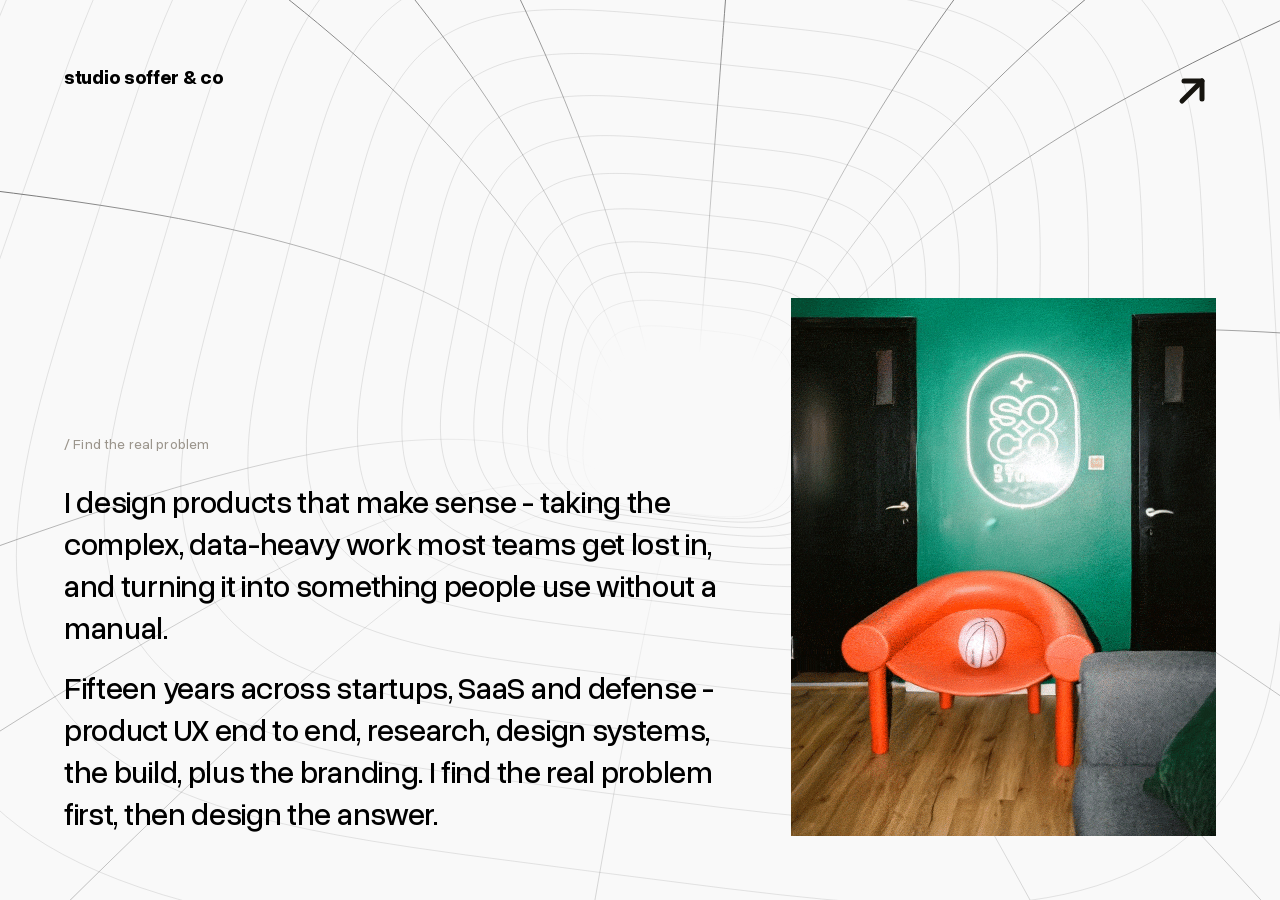
==== commit 1806d6e9: "Bottom-anchor the home hero text to the page margin The hero statement was positioned at top: 42% wi" ====
--- a/index.html
+++ b/index.html
@@ -20,8 +20,9 @@
         font-family: var(--f, "Overused Grotesk", system-ui, sans-serif); color: var(--ui, #000); }
   #ui .brand { position: absolute; top: var(--m); left: var(--m); pointer-events: auto; }
   #ui .brand .mark { font-size: clamp(20px, 1.5vw, 29px); font-weight: 700; letter-spacing: -.015em; text-transform: lowercase; }
-  /* left-side hero statement — Figma: 46.4px / 63px, weight 459, 1032px wide, top ~497/1080 */
-  #ui .hero { position: absolute; left: var(--m); top: 42%;
+  /* left-side hero statement — bottom-anchored to the same --m margin as the brand/arrow,
+     so the last line sits one margin off the bottom (balanced) instead of overflowing. */
+  #ui .hero { position: absolute; left: var(--m); bottom: var(--m);
               max-width: min(54vw, 1032px); pointer-events: none; }
   #ui .hero .eyebrow { margin: 0 0 28px; font-size: clamp(14px, .95vw, 17px); letter-spacing: .01em; color: var(--ui-dim, #9b958c); }
   #ui .hero p { margin: 0 0 .55em; font-size: clamp(22px, min(2.42vw, 4.7vh), 47px); line-height: 1.36;
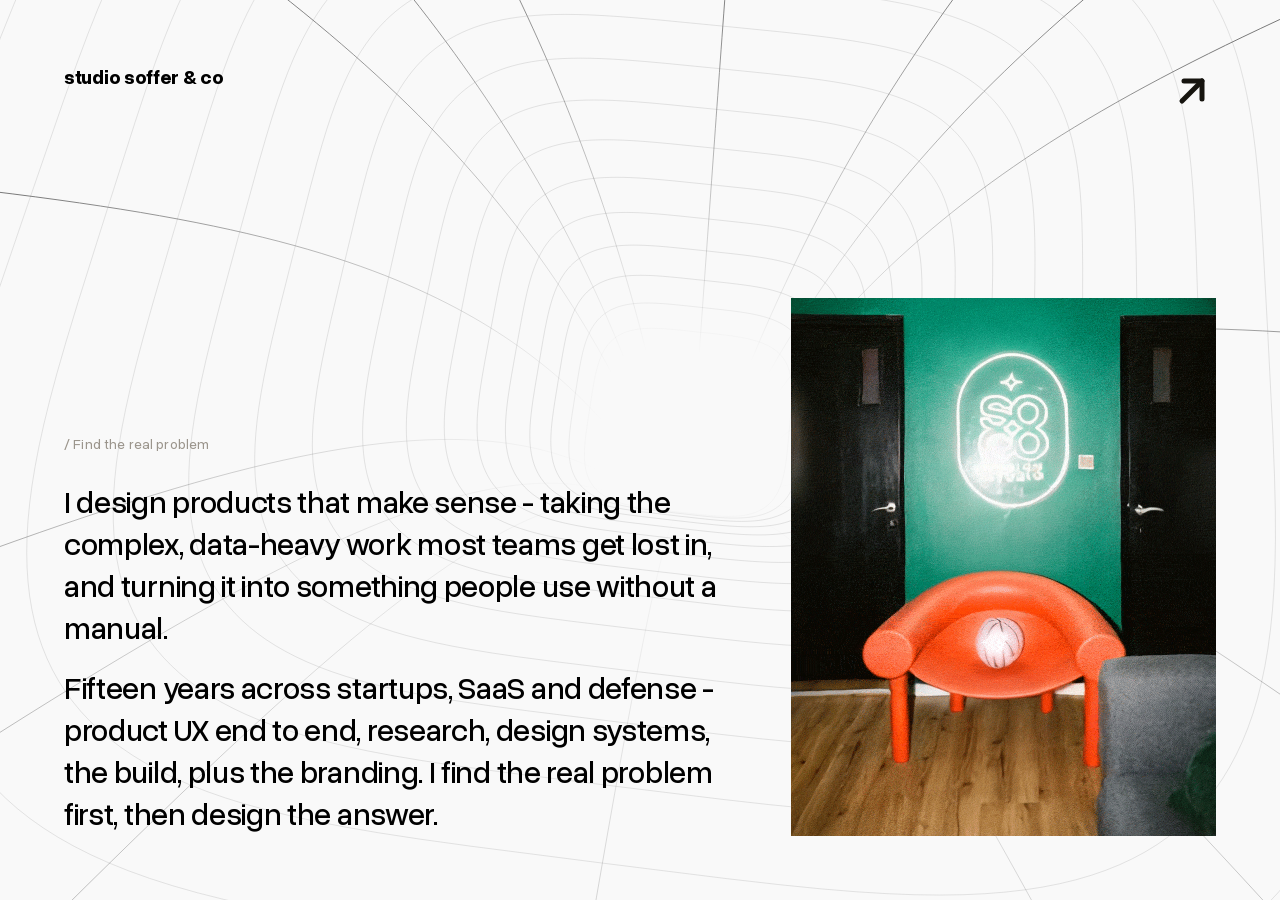
==== commit 2aae80f5: "Wire an 'ARC' tunnel shape that loads from assets/arc.svg Adds an ARC option to the tunnel-shape sel" ====
--- a/index.html
+++ b/index.html
@@ -151,6 +151,7 @@
   const tplX = new Float32Array(RING_SEG + 1);
   const tplZ = new Float32Array(RING_SEG + 1);
   let CUSTOM_PATH = null;
+  let ARC_PATH = null;   // named "ARC" shape, loaded from assets/arc.svg
 
   function normalizeTpl() {
     let minx = 1e9, maxx = -1e9, minz = 1e9, maxz = -1e9;
@@ -212,6 +213,7 @@
       normalizeTpl();
     } else if (name === "triangle") { resampleClosed(poly(3, 1)); }
     else if (name === "star") { resampleClosed(poly(5, 0.45)); }
+    else if (name === "arc" && ARC_PATH) { sampleSVGPath(ARC_PATH); }
     else if (name === "custom" && CUSTOM_PATH) { sampleSVGPath(CUSTOM_PATH); }
     else { // circle (default / fallback)
       for (let k = 0; k <= RING_SEG; k++) { const a = (k / RING_SEG) * Math.PI * 2; tplX[k] = Math.cos(a); tplZ[k] = Math.sin(a); }
@@ -222,6 +224,12 @@
   fetch("assets/shape.svg").then(r => r.ok ? r.text() : Promise.reject()).then(txt => {
     const m = txt.match(/<path[^>]*\sd="([^"]+)"/i);
     if (m) { CUSTOM_PATH = m[1]; if (CONFIG.SHAPE === "custom") { buildTemplate("custom"); rebuildSpokes(); } }
+  }).catch(() => {});
+
+  // named "ARC" shape — drop a single-path arc.svg next to this file
+  fetch("assets/arc.svg").then(r => r.ok ? r.text() : Promise.reject()).then(txt => {
+    const m = txt.match(/<path[^>]*\sd="([^"]+)"/i);
+    if (m) { ARC_PATH = m[1]; if (CONFIG.SHAPE === "arc") { buildTemplate("arc"); rebuildSpokes(); } }
   }).catch(() => {});
 
   // ---- spokes (rebuilt when shape / counts / geometry change) ---------------
@@ -469,7 +477,7 @@
     { k: "FALLOFF",     label: "Throat width",      min: 0.5,  max: 8,   step: 0.1, rebuild: true },
     { k: "R_THROAT",    label: "Hole size",         min: 0.1,  max: 4,   step: 0.05, rebuild: true },
     { k: "R_MAX",       label: "Outer radius",      min: 5,    max: 40,  step: 0.5, rebuild: true },
-    { k: "SHAPE",       label: "Tunnel shape",      type: "select", options: [["circle","Circle"],["squircle","Squircle"],["triangle","Triangle"],["star","Star"],["custom","Custom SVG"]] }
+    { k: "SHAPE",       label: "Tunnel shape",      type: "select", options: [["circle","Circle"],["squircle","Squircle"],["triangle","Triangle"],["star","Star"],["arc","ARC"],["custom","Custom SVG"]] }
   ];
   const fmt = (v, step) => step >= 1 ? String(v | 0) : Number(v).toFixed(step < 0.01 ? 3 : 2);
   const rgbToHex = (s) => "#" + s.split(",").map(n => (+n).toString(16).padStart(2, "0")).join("");
--- a/assets/site.css
+++ b/assets/site.css
@@ -41,8 +41,10 @@
 html.ss-nav-open .ss-burger .ss-ic-arrow { display: none; }
 html.ss-nav-open .ss-burger .ss-ic-close { display: block; }
 
-/* case-study top bar = the same header as the home: big lowercase wordmark left, ↗ right */
-body .topbar { padding: var(--ss-frame) var(--ss-frame) 30px; }
+/* case-study top bar = the same header as the home: big lowercase wordmark left, ↗ right.
+   Drop the exported max-width:1440px/centering so the wordmark lands on the real 72px
+   frame (the ↗ is fixed to the viewport frame) — keeps logo & arrow symmetric. */
+body .topbar { padding: var(--ss-frame) var(--ss-frame) 30px; max-width: none; margin: 0; }
 body .topbar .b { text-transform: lowercase; font-weight: 700; letter-spacing: -.015em;
   font-size: clamp(20px, 1.5vw, 29px); line-height: 1; cursor: pointer; }
 body .topbar .c { display: none; }
@@ -118,7 +120,7 @@
 .ss-menu {
   position: fixed; inset: 0; z-index: 2147483500;
   display: flex; flex-direction: column;
-  padding: 20px clamp(20px, 6vw, 80px) clamp(30px, 6vh, 72px);
+  padding: var(--ss-frame);   /* same 72px frame as the brand/arrow on every page */
   background: var(--ss-bg);
   opacity: 0; visibility: hidden; transform: translateY(-6px);
   transition: opacity .45s ease, transform .6s cubic-bezier(.22,1,.36,1), visibility 0s linear .45s;
@@ -129,13 +131,13 @@
   flex: none; display: flex; align-items: center; justify-content: space-between;
   padding-bottom: clamp(20px, 4vh, 46px);
 }
-.ss-wordmark { font-weight: 700; font-size: 15px; letter-spacing: -.015em; text-transform: lowercase; color: var(--ss-ink); }
+.ss-wordmark { font-weight: 700; font-size: clamp(20px, 1.5vw, 29px); letter-spacing: -.015em; text-transform: lowercase; color: var(--ss-ink); }
 .ss-close {
   font-size: 11px; letter-spacing: .16em; text-transform: uppercase; color: var(--ss-mute);
   background: none; border: 0; cursor: pointer; padding: 8px 2px; transition: color .2s ease;
 }
 .ss-close:hover { color: var(--ss-ink); }
-.ss-menu .ss-nav { flex: 1 1 auto; align-content: center; }
+.ss-menu .ss-nav { flex: 1 1 auto; align-content: end; }  /* cover + list sit on the bottom frame, like the home hero */
 
 /* ---- Footer section (last section of every page) ---------------------- */
 .ss-foot-nav {
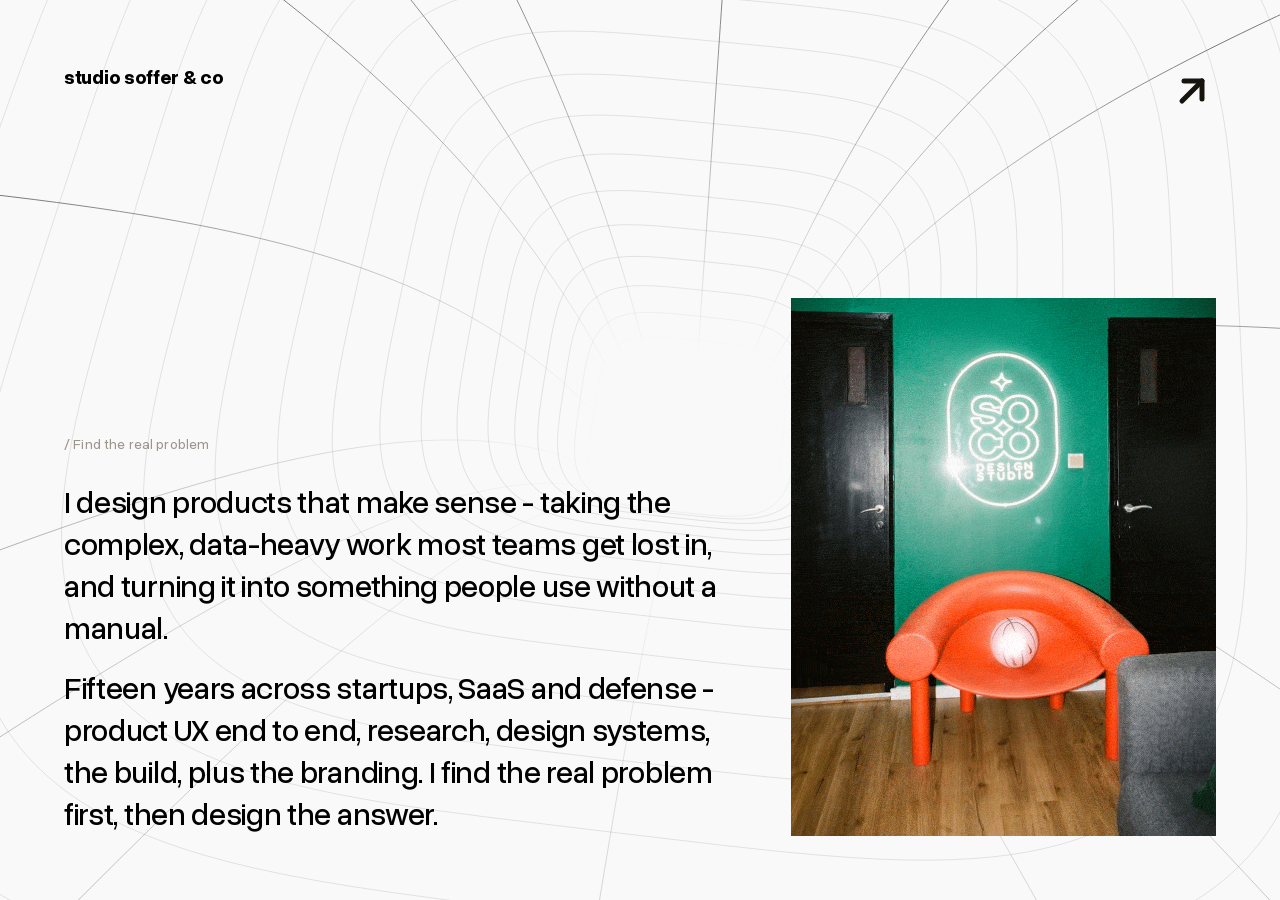
==== commit 494fd114: "Flip the ARC tunnel shape right-side up SVG y runs top-down, so the sampled arc came out upside down" ====
--- a/index.html
+++ b/index.html
@@ -213,7 +213,7 @@
       normalizeTpl();
     } else if (name === "triangle") { resampleClosed(poly(3, 1)); }
     else if (name === "star") { resampleClosed(poly(5, 0.45)); }
-    else if (name === "arc" && ARC_PATH) { sampleSVGPath(ARC_PATH); }
+    else if (name === "arc" && ARC_PATH) { sampleSVGPath(ARC_PATH); for (let k = 0; k <= RING_SEG; k++) tplZ[k] = -tplZ[k]; }  /* flip vertically — SVG y runs top-down */
     else if (name === "custom" && CUSTOM_PATH) { sampleSVGPath(CUSTOM_PATH); }
     else { // circle (default / fallback)
       for (let k = 0; k <= RING_SEG; k++) { const a = (k / RING_SEG) * Math.PI * 2; tplX[k] = Math.cos(a); tplZ[k] = Math.sin(a); }
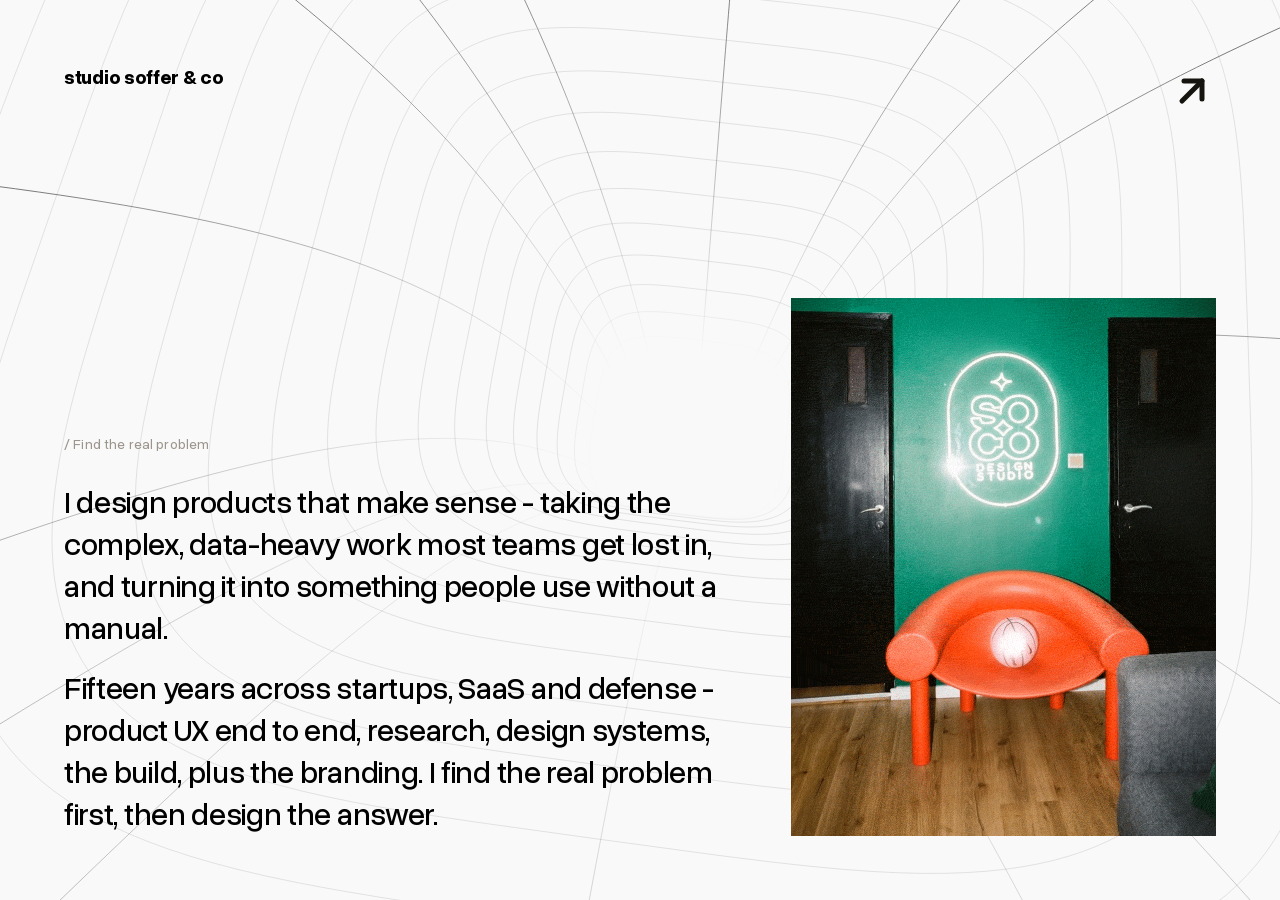
==== commit d4a87ca6: "Mobile: balance the arrow with the wordmark, auto-cycle the thumbnail - Shrink the menu/arrow button" ====
--- a/index.html
+++ b/index.html
@@ -306,6 +306,15 @@
   }
   loadThumbs();
 
+  // Touch devices have no cursor to drive the swap, and a finger-drag isn't
+  // discoverable — so on no-hover screens auto-advance the pinned image on a timer.
+  if (window.matchMedia && window.matchMedia("(hover: none)").matches) {
+    setInterval(function () {
+      if (!CONFIG.THUMBS_ON || thumbImgs.length <= 1) return;
+      curIdx = pickImage(); curImg = thumbImgs[curIdx];
+    }, 2500);
+  }
+
   // pointer steering
   const tgt = { x: 0, y: 0 }, cur = { x: 0, y: 0 };
 
--- a/assets/site.css
+++ b/assets/site.css
@@ -156,6 +156,10 @@
   .ss-row-title { font-size: clamp(30px, 8.5vw, 52px); }
   .ss-row:hover .ss-row-title { transform: translateX(8px); }
   body .topbar { padding-right: 64px; }
+  /* balance the arrow against the smaller mobile wordmark: shrink the icon and set
+     the button height to the wordmark's line so the two center on the same row */
+  .ss-burger { width: 40px; height: 24px; }
+  .ss-burger svg { width: 30px; height: 30px; }
 }
 @media (prefers-reduced-motion: reduce) {
   .ss-menu, .ss-cover-img, .ss-row-title, .ss-row-plus, .ss-burger, .ss-burger span { transition: none !important; }
